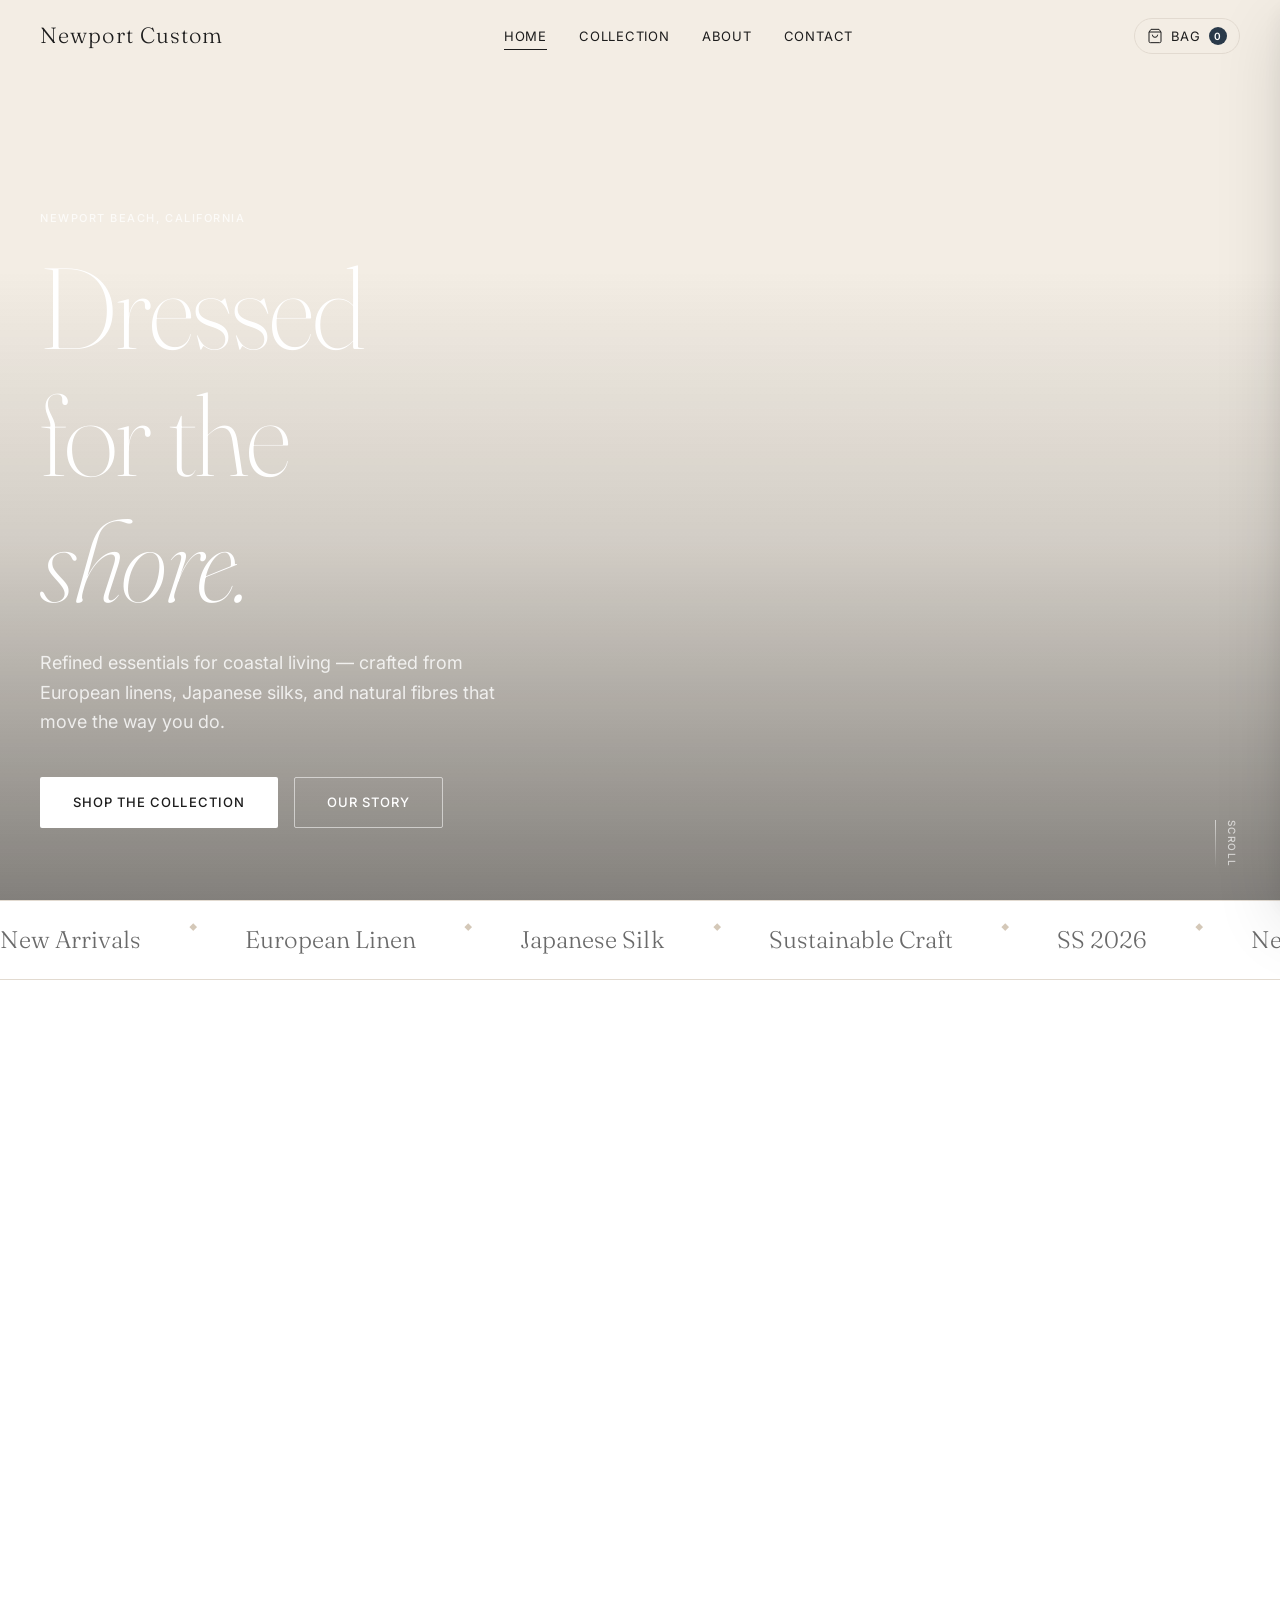
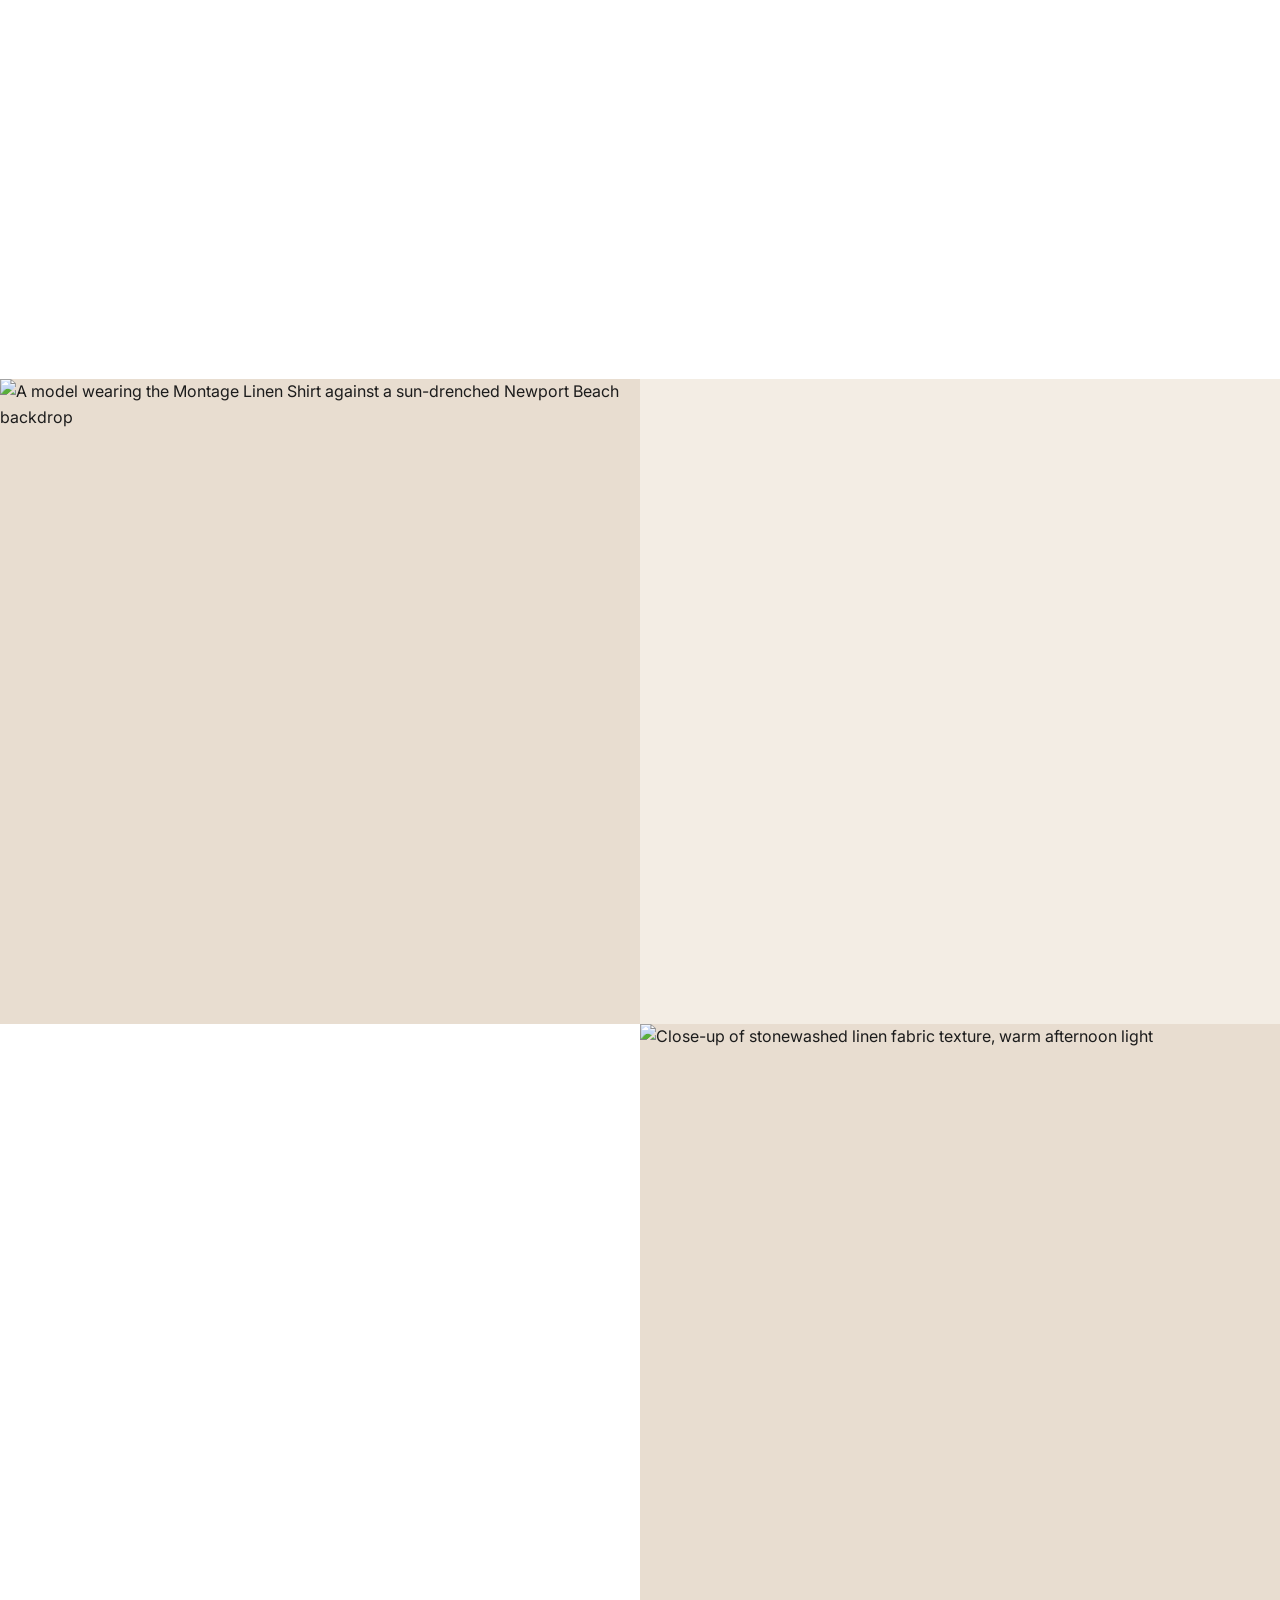
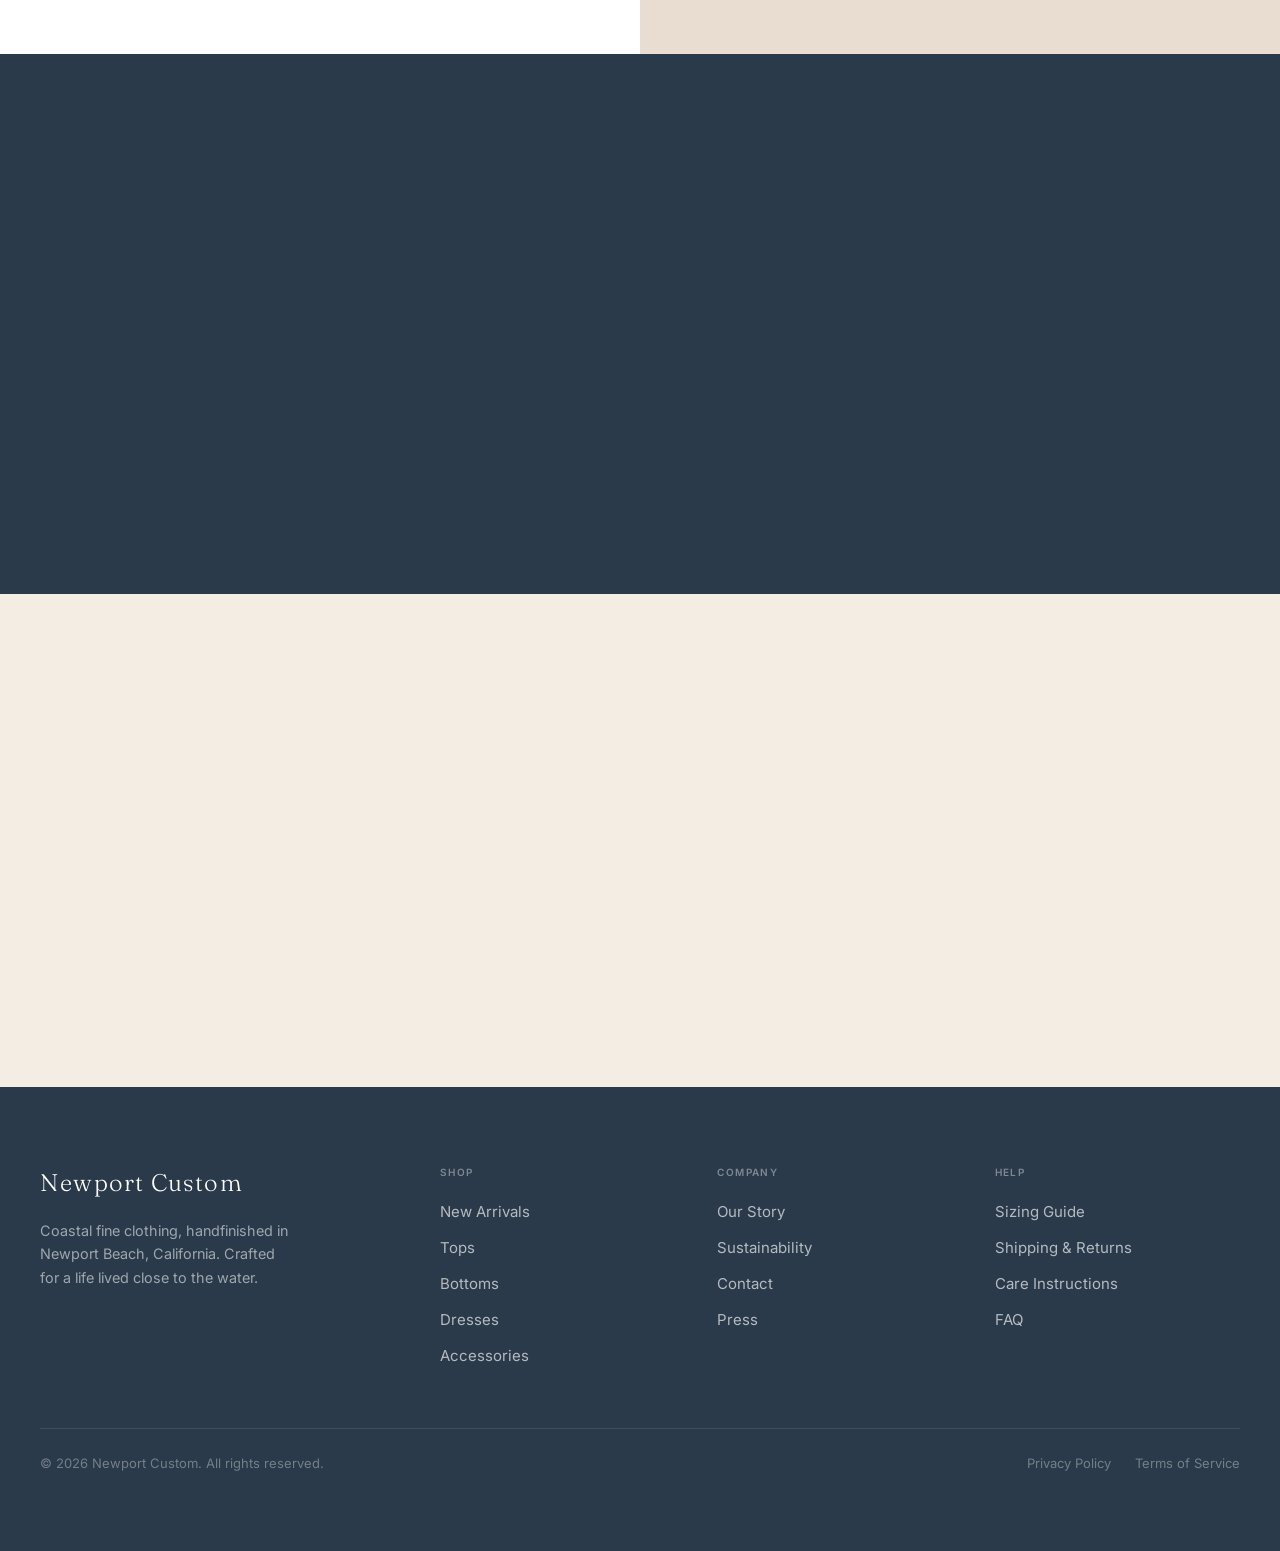
==== index.html @ 0f7af801 "Scaffold full Newport Custom fashion e-commerce site - index.html: Home page with hero (parallax bg)" ====
<!DOCTYPE html>
<html lang="en" class="lenis">
<head>
  <meta charset="UTF-8" />
  <meta name="viewport" content="width=device-width, initial-scale=1.0" />
  <title>Newport Custom — Coastal Fine Clothing</title>
  <meta name="description" content="Newport Custom crafts elevated essentials for coastal living — refined linen, silk, and natural-fibre clothing designed for the Southern California lifestyle." />

  <!-- Open Graph -->
  <meta property="og:type"        content="website" />
  <meta property="og:title"       content="Newport Custom — Coastal Fine Clothing" />
  <meta property="og:description" content="Elevated essentials for coastal living. Premium linen, silk, and natural-fibre clothing designed for the Southern California lifestyle." />
  <meta property="og:image"       content="/images/og-home.webp" />
  <meta property="og:url"         content="https://newportcustom.com/" />
  <meta name="twitter:card"       content="summary_large_image" />

  <!-- Canonical -->
  <link rel="canonical" href="https://newportcustom.com/" />

  <!-- Fonts: Fraunces (serif) + Inter (sans) -->
  <link rel="preconnect" href="https://fonts.googleapis.com" />
  <link rel="preconnect" href="https://fonts.gstatic.com" crossorigin />
  <link
    href="https://fonts.googleapis.com/css2?family=Fraunces:ital,opsz,wght@0,9..144,200;0,9..144,300;0,9..144,400;1,9..144,200;1,9..144,300&family=Inter:wght@300;400;500&display=swap"
    rel="stylesheet"
  />

  <!-- Main stylesheet -->
  <link rel="stylesheet" href="css/styles.css" />

  <!-- Favicon placeholder -->
  <link rel="icon" href="images/favicon.svg" type="image/svg+xml" />
</head>
<body>

  <!-- ═══════════════════════════════════════════════════════════
       NAVIGATION
  ═══════════════════════════════════════════════════════════ -->
  <header role="banner">
    <nav class="nav" id="nav" aria-label="Main navigation">
      <div class="container">
        <div class="nav__inner">
          <!-- Logo -->
          <a href="index.html" class="nav__logo" aria-label="Newport Custom — Home">
            Newport Custom
          </a>

          <!-- Desktop links -->
          <ul class="nav__links" role="list">
            <li><a href="index.html"    class="nav__link active" aria-current="page">Home</a></li>
            <li><a href="products.html" class="nav__link">Collection</a></li>
            <li><a href="about.html"    class="nav__link">About</a></li>
            <li><a href="contact.html"  class="nav__link">Contact</a></li>
          </ul>

          <!-- Actions -->
          <div class="nav__actions">
            <button
              class="nav__cart-btn"
              id="cart-toggle"
              aria-label="Open cart, 0 items"
              aria-expanded="false"
              aria-controls="cart-drawer"
            >
              <svg width="16" height="16" viewBox="0 0 24 24" fill="none" stroke="currentColor" stroke-width="1.5" aria-hidden="true">
                <path d="M6 2 3 6v14a2 2 0 0 0 2 2h14a2 2 0 0 0 2-2V6l-3-4z"/>
                <line x1="3" y1="6" x2="21" y2="6"/>
                <path d="M16 10a4 4 0 0 1-8 0"/>
              </svg>
              Bag
              <span class="nav__cart-count" id="cart-count" aria-live="polite">0</span>
            </button>

            <!-- Hamburger (mobile) -->
            <button
              class="nav__hamburger"
              id="hamburger"
              aria-label="Open menu"
              aria-expanded="false"
              aria-controls="mobile-nav"
            >
              <span></span>
              <span></span>
              <span></span>
            </button>
          </div>
        </div>
      </div>
    </nav>

    <!-- Mobile nav overlay -->
    <nav class="nav__mobile" id="mobile-nav" aria-label="Mobile navigation" aria-hidden="true">
      <a href="index.html"    class="nav__mobile-link">Home</a>
      <a href="products.html" class="nav__mobile-link">Collection</a>
      <a href="about.html"    class="nav__mobile-link">About</a>
      <a href="contact.html"  class="nav__mobile-link">Contact</a>
    </nav>
  </header>

  <main id="main-content">

    <!-- ═══════════════════════════════════════════════════════════
         HERO SECTION
    ═══════════════════════════════════════════════════════════ -->
    <section class="hero" aria-label="Hero — Newport Custom">
      <!-- Parallax background image -->
      <div class="hero__bg" id="hero-bg">
        <img
          class="hero__bg-img"
          src="images/hero-bg.webp"
          alt=""
          role="presentation"
          fetchpriority="high"
          id="hero-parallax-img"
        />
      </div>

      <!-- Gradient overlay -->
      <div class="hero__overlay" aria-hidden="true"></div>

      <!-- Content -->
      <div class="container">
        <div class="hero__content">
          <p class="label hero__label" data-hero-el>Newport Beach, California</p>

          <h1 class="hero__title" data-hero-el>
            Dressed<br />
            for the<br />
            <em>shore.</em>
          </h1>

          <p class="hero__sub" data-hero-el>
            Refined essentials for coastal living — crafted from European linens,
            Japanese silks, and natural fibres that move the way you do.
          </p>

          <div class="hero__cta" data-hero-el>
            <a href="products.html" class="btn btn--primary">Shop the Collection</a>
            <a href="about.html"    class="btn btn--outline-light">Our Story</a>
          </div>
        </div>
      </div>

      <!-- Scroll hint -->
      <span class="hero__scroll" aria-hidden="true">Scroll</span>
    </section>

    <!-- ═══════════════════════════════════════════════════════════
         MARQUEE TICKER
    ═══════════════════════════════════════════════════════════ -->
    <div class="marquee" aria-hidden="true">
      <div class="marquee__track">
        <!-- Items duplicated for seamless loop -->
        <span class="marquee__item">New Arrivals</span>
        <span class="marquee__dot">◆</span>
        <span class="marquee__item">European Linen</span>
        <span class="marquee__dot">◆</span>
        <span class="marquee__item">Japanese Silk</span>
        <span class="marquee__dot">◆</span>
        <span class="marquee__item">Sustainable Craft</span>
        <span class="marquee__dot">◆</span>
        <span class="marquee__item">SS 2026</span>
        <span class="marquee__dot">◆</span>
        <span class="marquee__item">Newport Beach</span>
        <span class="marquee__dot">◆</span>
        <span class="marquee__item">Free Shipping over $200</span>
        <span class="marquee__dot">◆</span>
        <!-- Duplicate for loop -->
        <span class="marquee__item">New Arrivals</span>
        <span class="marquee__dot">◆</span>
        <span class="marquee__item">European Linen</span>
        <span class="marquee__dot">◆</span>
        <span class="marquee__item">Japanese Silk</span>
        <span class="marquee__dot">◆</span>
        <span class="marquee__item">Sustainable Craft</span>
        <span class="marquee__dot">◆</span>
        <span class="marquee__item">SS 2026</span>
        <span class="marquee__dot">◆</span>
        <span class="marquee__item">Newport Beach</span>
        <span class="marquee__dot">◆</span>
        <span class="marquee__item">Free Shipping over $200</span>
        <span class="marquee__dot">◆</span>
      </div>
    </div>

    <!-- ═══════════════════════════════════════════════════════════
         FEATURED PRODUCTS
    ═══════════════════════════════════════════════════════════ -->
    <section class="section section--white" id="featured" aria-labelledby="featured-title">
      <div class="container">
        <header class="section__header section__header--centered" data-reveal>
          <span class="label section__eyebrow">The Edit</span>
          <h2 class="section__title" id="featured-title">New This Season</h2>
          <p class="section__lead">
            Each piece is chosen for its material integrity, generous silhouette,
            and ability to live gracefully in your wardrobe for years.
          </p>
        </header>

        <!-- Product grid — rendered by JS from products.json -->
        <div class="products-grid" id="featured-grid" data-reveal-stagger aria-label="Featured products">
          <!-- JS populates this -->
        </div>

        <div style="text-align:center; margin-top: var(--space-12);" data-reveal>
          <a href="products.html" class="btn btn--outline">View Full Collection</a>
        </div>
      </div>
    </section>

    <!-- ═══════════════════════════════════════════════════════════
         EDITORIAL — BRAND STORY
    ═══════════════════════════════════════════════════════════ -->
    <section class="editorial section--cream" aria-labelledby="story-title">
      <!-- Image side -->
      <div class="editorial__media">
        <img
          class="editorial__media-img"
          src="images/editorial-1.webp"
          alt="A model wearing the Montage Linen Shirt against a sun-drenched Newport Beach backdrop"
          loading="lazy"
          id="editorial-parallax-1"
        />
      </div>

      <!-- Text side -->
      <div class="editorial__content" data-reveal>
        <span class="label">Our Philosophy</span>
        <h2 id="story-title">
          Made for the<br />
          <em>long weekend.</em>
        </h2>
        <p>
          Newport Custom was born from a single belief: that your clothes should
          feel as effortless as a coastal morning. We work directly with heritage
          mills in Italy, France, and Japan — sourcing only natural fibres with
          transparent provenance.
        </p>
        <p>
          Every garment is finished by hand in our Newport Beach atelier,
          where attention to detail is not a selling point — it's simply
          how things are done.
        </p>
        <a href="about.html" class="btn btn--outline">Read Our Story</a>
      </div>
    </section>

    <!-- ═══════════════════════════════════════════════════════════
         EDITORIAL — REVERSED (image right)
    ═══════════════════════════════════════════════════════════ -->
    <section class="editorial editorial--reverse section--white" aria-labelledby="craft-title">
      <div class="editorial__media">
        <img
          class="editorial__media-img"
          src="images/editorial-2.webp"
          alt="Close-up of stonewashed linen fabric texture, warm afternoon light"
          loading="lazy"
          id="editorial-parallax-2"
        />
      </div>

      <div class="editorial__content" data-reveal>
        <span class="label">Material Integrity</span>
        <h2 id="craft-title">
          Fabric that<br />
          <em>breathes.</em>
        </h2>
        <p>
          We begin with the cloth. Our European stonewashed linens soften with
          every wear, while our 22mm silk charmeuse drapes with an almost
          imperceptible weight. Nothing synthetic. Nothing that won't age beautifully.
        </p>
        <a href="products.html" class="btn btn--outline">Shop Linens & Silks</a>
      </div>
    </section>

    <!-- ═══════════════════════════════════════════════════════════
         FULL-WIDTH PARALLAX FEATURE
    ═══════════════════════════════════════════════════════════ -->
    <section
      class="section"
      style="
        position: relative;
        overflow: hidden;
        min-height: 60vh;
        display: flex;
        align-items: center;
        background: var(--c-navy);
      "
      aria-label="Campaign feature"
    >
      <!-- Parallax bg -->
      <div
        id="feature-bg"
        style="
          position: absolute;
          inset: -25%;
          z-index: 0;
        "
      >
        <img
          src="images/feature-bg.webp"
          alt=""
          role="presentation"
          loading="lazy"
          id="feature-parallax-img"
          style="width:100%;height:100%;object-fit:cover;opacity:0.55;will-change:transform;"
        />
      </div>

      <div class="container" style="position:relative;z-index:1;text-align:center;">
        <div data-reveal>
          <p class="label" style="color:rgba(255,255,255,0.6);margin-bottom:var(--space-5);">Summer 2026 Campaign</p>
          <h2 style="color:var(--c-white);font-size:clamp(2.5rem,6vw,5rem);margin-bottom:var(--space-8);max-width:16ch;margin-inline:auto;">
            Where the ocean<br /><em>sets the tone.</em>
          </h2>
          <a href="products.html" class="btn btn--primary">Explore the Collection</a>
        </div>
      </div>
    </section>

    <!-- ═══════════════════════════════════════════════════════════
         NEWSLETTER
    ═══════════════════════════════════════════════════════════ -->
    <section class="section section--cream newsletter" aria-labelledby="newsletter-title">
      <div class="container">
        <div data-reveal>
          <span class="label section__eyebrow" style="display:block;margin-bottom:var(--space-4);">Stay in the loop</span>
          <h2 id="newsletter-title">Early access & new arrivals</h2>
          <p>
            Be first to know about new pieces, limited runs, and events at
            our Newport Beach studio.
          </p>

          <form class="newsletter__form" action="#" method="post" aria-label="Newsletter signup">
            <label for="newsletter-email" class="sr-only">Your email address</label>
            <input
              type="email"
              id="newsletter-email"
              name="email"
              class="newsletter__input"
              placeholder="your@email.com"
              autocomplete="email"
              required
              aria-required="true"
            />
            <button type="submit" class="btn btn--dark">Subscribe</button>
          </form>

          <p style="font-size:0.75rem;color:var(--c-text-muted);margin-top:var(--space-3);text-align:center;">
            No spam, ever. Unsubscribe at any time.
          </p>
        </div>
      </div>
    </section>

  </main>

  <!-- ═══════════════════════════════════════════════════════════
       FOOTER
  ═══════════════════════════════════════════════════════════ -->
  <footer class="footer" role="contentinfo">
    <div class="container">
      <div class="footer__inner">
        <!-- Brand -->
        <div>
          <p class="footer__brand-name">Newport Custom</p>
          <p class="footer__brand-desc">
            Coastal fine clothing, handfinished in Newport Beach, California.
            Crafted for a life lived close to the water.
          </p>
        </div>

        <!-- Shop -->
        <nav aria-label="Shop links">
          <p class="footer__col-title">Shop</p>
          <a href="products.html" class="footer__link">New Arrivals</a>
          <a href="products.html?category=tops" class="footer__link">Tops</a>
          <a href="products.html?category=bottoms" class="footer__link">Bottoms</a>
          <a href="products.html?category=dresses" class="footer__link">Dresses</a>
          <a href="products.html?category=accessories" class="footer__link">Accessories</a>
        </nav>

        <!-- Company -->
        <nav aria-label="Company links">
          <p class="footer__col-title">Company</p>
          <a href="about.html" class="footer__link">Our Story</a>
          <a href="about.html#sustainability" class="footer__link">Sustainability</a>
          <a href="contact.html" class="footer__link">Contact</a>
          <a href="contact.html#press" class="footer__link">Press</a>
        </nav>

        <!-- Help -->
        <nav aria-label="Help links">
          <p class="footer__col-title">Help</p>
          <a href="#" class="footer__link">Sizing Guide</a>
          <a href="#" class="footer__link">Shipping & Returns</a>
          <a href="#" class="footer__link">Care Instructions</a>
          <a href="#" class="footer__link">FAQ</a>
        </nav>
      </div>

      <div class="footer__bottom">
        <p class="footer__copy">&copy; 2026 Newport Custom. All rights reserved.</p>
        <nav class="footer__legal" aria-label="Legal links">
          <a href="#">Privacy Policy</a>
          <a href="#">Terms of Service</a>
        </nav>
      </div>
    </div>
  </footer>

  <!-- ═══════════════════════════════════════════════════════════
       CART DRAWER
  ═══════════════════════════════════════════════════════════ -->
  <div class="cart-overlay" id="cart-overlay" aria-hidden="true"></div>

  <aside
    class="cart-drawer"
    id="cart-drawer"
    role="dialog"
    aria-modal="true"
    aria-label="Shopping cart"
    aria-hidden="true"
  >
    <div class="cart-drawer__header">
      <h2 class="cart-drawer__title">Your Bag</h2>
      <button class="cart-drawer__close" id="cart-close" aria-label="Close cart">
        <svg width="18" height="18" viewBox="0 0 24 24" fill="none" stroke="currentColor" stroke-width="1.5" aria-hidden="true">
          <line x1="18" y1="6" x2="6" y2="18"/>
          <line x1="6" y1="6" x2="18" y2="18"/>
        </svg>
      </button>
    </div>

    <div class="cart-drawer__body" id="cart-body">
      <!-- Populated by cart.js -->
    </div>

    <div class="cart-drawer__footer" id="cart-footer" style="display:none;">
      <div class="cart-subtotal">
        <span class="cart-subtotal__label">Subtotal</span>
        <span class="cart-subtotal__value" id="cart-subtotal">$0</span>
      </div>
      <button
        class="btn btn--dark cart-checkout-btn"
        id="checkout-btn"
        aria-label="Proceed to checkout"
      >
        Checkout
        <svg width="14" height="14" viewBox="0 0 24 24" fill="none" stroke="currentColor" stroke-width="2" aria-hidden="true">
          <path d="M5 12h14M12 5l7 7-7 7"/>
        </svg>
      </button>
      <p class="cart-note">
        Free shipping on orders over $200 &nbsp;·&nbsp; Secure checkout via Stripe
      </p>
    </div>
  </aside>

  <!-- ═══════════════════════════════════════════════════════════
       SCRIPTS
       Order: Lenis → GSAP → ScrollTrigger → app JS
  ═══════════════════════════════════════════════════════════ -->

  <!-- Lenis smooth scroll -->
  <script src="https://cdn.jsdelivr.net/npm/@studio-freight/lenis@1.0.42/dist/lenis.min.js"></script>

  <!-- GSAP core + ScrollTrigger -->
  <script src="https://cdn.jsdelivr.net/npm/gsap@3.12.5/dist/gsap.min.js"></script>
  <script src="https://cdn.jsdelivr.net/npm/gsap@3.12.5/dist/ScrollTrigger.min.js"></script>

  <!-- App scripts (deferred, non-blocking) -->
  <script src="js/cart.js"       defer></script>
  <script src="js/animations.js" defer></script>
  <script src="js/main.js"       defer></script>

</body>
</html>
---- css/styles.css ----
/* =============================================================================
   NEWPORT CUSTOM — Main Stylesheet
   Design: Coastal minimal, editorial, light & airy
   Architecture: CSS custom properties → base → layout → components → pages → utilities
   ============================================================================= */

/* ── 1. CUSTOM PROPERTIES ─────────────────────────────────────────────────── */
:root {
  /* Color palette */
  --c-white:       #FFFFFF;
  --c-off-white:   #F9F7F3;
  --c-cream:       #F3EDE4;
  --c-sand:        #E8DDD0;
  --c-sand-dark:   #D4C8B8;
  --c-seafoam:     #D6EAE2;
  --c-sky:         #D2E5F0;
  --c-navy:        #2A3A4A;
  --c-navy-light:  #3D5166;
  --c-text:        #1C1C1C;
  --c-text-muted:  #6A6A6A;
  --c-border:      #E2DAD0;

  /* Typography */
  --font-serif:    'Fraunces', Georgia, serif;
  --font-sans:     'Inter', system-ui, -apple-system, sans-serif;

  /* Spacing scale (rem) */
  --space-1:   0.25rem;
  --space-2:   0.5rem;
  --space-3:   0.75rem;
  --space-4:   1rem;
  --space-5:   1.25rem;
  --space-6:   1.5rem;
  --space-8:   2rem;
  --space-10:  2.5rem;
  --space-12:  3rem;
  --space-16:  4rem;
  --space-20:  5rem;
  --space-24:  6rem;
  --space-32:  8rem;

  /* Layout */
  --max-width: 1320px;
  --gutter:    clamp(1.25rem, 4vw, 2.5rem);

  /* Animation */
  --ease-out-expo: cubic-bezier(0.16, 1, 0.3, 1);
  --ease-in-out:   cubic-bezier(0.4, 0, 0.2, 1);
  --dur-fast:   180ms;
  --dur-base:   320ms;
  --dur-slow:   500ms;

  /* Nav */
  --nav-height: 72px;

  /* Shadows */
  --shadow-sm:  0 1px 3px rgba(0,0,0,0.06), 0 1px 2px rgba(0,0,0,0.04);
  --shadow-md:  0 4px 16px rgba(0,0,0,0.08), 0 2px 6px rgba(0,0,0,0.04);
  --shadow-lg:  0 12px 40px rgba(0,0,0,0.10), 0 4px 12px rgba(0,0,0,0.05);
  --shadow-xl:  0 24px 64px rgba(0,0,0,0.12), 0 8px 24px rgba(0,0,0,0.06);
}

/* ── 2. RESET & BASE ──────────────────────────────────────────────────────── */
*, *::before, *::after {
  box-sizing: border-box;
  margin: 0;
  padding: 0;
}

html {
  font-size: 16px;
  scroll-behavior: smooth;
  /* Lenis overrides this; kept as fallback */
  -webkit-text-size-adjust: 100%;
}

body {
  font-family: var(--font-sans);
  font-size: 1rem;
  line-height: 1.6;
  color: var(--c-text);
  background-color: var(--c-off-white);
  overflow-x: hidden;
  -webkit-font-smoothing: antialiased;
  -moz-osx-font-smoothing: grayscale;
}

/* Smooth scrolling via Lenis — applied to html */
html.lenis {
  height: auto;
}
.lenis.lenis-smooth {
  scroll-behavior: auto !important;
}
.lenis.lenis-smooth [data-lenis-prevent] {
  overscroll-behavior: contain;
}

img, video {
  display: block;
  max-width: 100%;
  height: auto;
}

a {
  color: inherit;
  text-decoration: none;
}

button {
  font-family: inherit;
  cursor: pointer;
  border: none;
  background: none;
  padding: 0;
}

ul, ol {
  list-style: none;
}

/* ── 3. TYPOGRAPHY ────────────────────────────────────────────────────────── */
h1, h2, h3, h4, h5, h6 {
  font-family: var(--font-serif);
  font-weight: 300;
  line-height: 1.1;
  letter-spacing: -0.02em;
  color: var(--c-text);
}

h1 { font-size: clamp(3rem, 7vw, 6.5rem); }
h2 { font-size: clamp(2rem, 4vw, 3.5rem); }
h3 { font-size: clamp(1.5rem, 2.5vw, 2.25rem); }
h4 { font-size: clamp(1.1rem, 1.8vw, 1.5rem); }

p {
  max-width: 65ch;
  color: var(--c-text-muted);
}

.label {
  font-family: var(--font-sans);
  font-size: 0.6875rem;
  font-weight: 500;
  letter-spacing: 0.14em;
  text-transform: uppercase;
  color: var(--c-text-muted);
}

/* ── 4. LAYOUT UTILITIES ──────────────────────────────────────────────────── */
.container {
  width: 100%;
  max-width: var(--max-width);
  margin-inline: auto;
  padding-inline: var(--gutter);
}

.grid-2 {
  display: grid;
  grid-template-columns: repeat(2, 1fr);
  gap: var(--space-8);
}
.grid-3 {
  display: grid;
  grid-template-columns: repeat(3, 1fr);
  gap: var(--space-8);
}
.grid-4 {
  display: grid;
  grid-template-columns: repeat(4, 1fr);
  gap: var(--space-6);
}

@media (max-width: 900px) {
  .grid-4 { grid-template-columns: repeat(2, 1fr); }
  .grid-3 { grid-template-columns: repeat(2, 1fr); }
}
@media (max-width: 600px) {
  .grid-4, .grid-3, .grid-2 { grid-template-columns: 1fr; }
}

/* ── 5. NAVIGATION ────────────────────────────────────────────────────────── */
.nav {
  position: fixed;
  top: 0;
  left: 0;
  right: 0;
  z-index: 100;
  height: var(--nav-height);
  display: flex;
  align-items: center;
  transition: background-color var(--dur-base) var(--ease-in-out),
              box-shadow var(--dur-base) var(--ease-in-out);
}

.nav.nav--scrolled {
  background-color: rgba(249, 247, 243, 0.92);
  backdrop-filter: blur(12px);
  -webkit-backdrop-filter: blur(12px);
  box-shadow: 0 1px 0 var(--c-border);
}

.nav__inner {
  display: flex;
  align-items: center;
  justify-content: space-between;
  width: 100%;
}

.nav__logo {
  font-family: var(--font-serif);
  font-size: 1.375rem;
  font-weight: 300;
  letter-spacing: 0.05em;
  color: var(--c-text);
  transition: opacity var(--dur-fast) ease;
}
.nav__logo:hover { opacity: 0.65; }

.nav__links {
  display: flex;
  align-items: center;
  gap: var(--space-8);
}

.nav__link {
  font-size: 0.8125rem;
  font-weight: 400;
  letter-spacing: 0.06em;
  text-transform: uppercase;
  color: var(--c-text);
  position: relative;
  padding-block: var(--space-1);
  transition: opacity var(--dur-fast) ease;
}

.nav__link::after {
  content: '';
  position: absolute;
  bottom: -2px;
  left: 0;
  width: 100%;
  height: 1px;
  background: var(--c-text);
  transform: scaleX(0);
  transform-origin: right;
  transition: transform var(--dur-base) var(--ease-out-expo);
}

.nav__link:hover::after,
.nav__link.active::after {
  transform: scaleX(1);
  transform-origin: left;
}

.nav__actions {
  display: flex;
  align-items: center;
  gap: var(--space-4);
}

.nav__cart-btn {
  position: relative;
  display: flex;
  align-items: center;
  gap: var(--space-2);
  font-size: 0.8125rem;
  font-weight: 400;
  letter-spacing: 0.06em;
  text-transform: uppercase;
  color: var(--c-text);
  padding: var(--space-2) var(--space-3);
  border: 1px solid var(--c-border);
  border-radius: 100px;
  background: transparent;
  transition: background-color var(--dur-fast) ease,
              border-color var(--dur-fast) ease;
}
.nav__cart-btn:hover {
  background-color: var(--c-sand);
  border-color: var(--c-sand-dark);
}

.nav__cart-count {
  display: inline-flex;
  align-items: center;
  justify-content: center;
  width: 18px;
  height: 18px;
  background: var(--c-navy);
  color: var(--c-white);
  font-size: 0.625rem;
  font-weight: 600;
  border-radius: 50%;
  line-height: 1;
  transition: transform var(--dur-fast) var(--ease-out-expo);
}
.nav__cart-count.bump {
  transform: scale(1.4);
}

/* Mobile hamburger */
.nav__hamburger {
  display: none;
  flex-direction: column;
  gap: 5px;
  padding: var(--space-2);
  cursor: pointer;
}
.nav__hamburger span {
  display: block;
  width: 22px;
  height: 1.5px;
  background: var(--c-text);
  transition: transform var(--dur-base) var(--ease-out-expo),
              opacity var(--dur-fast) ease;
}

/* Mobile nav */
.nav__mobile {
  display: none;
  position: fixed;
  inset: 0;
  z-index: 99;
  background: var(--c-off-white);
  flex-direction: column;
  align-items: center;
  justify-content: center;
  gap: var(--space-8);
  opacity: 0;
  pointer-events: none;
  transition: opacity var(--dur-slow) var(--ease-out-expo);
}
.nav__mobile.open {
  opacity: 1;
  pointer-events: all;
}
.nav__mobile-link {
  font-family: var(--font-serif);
  font-size: clamp(2rem, 6vw, 3.5rem);
  font-weight: 300;
  color: var(--c-text);
  transition: opacity var(--dur-fast) ease;
}
.nav__mobile-link:hover { opacity: 0.5; }

@media (max-width: 768px) {
  .nav__links { display: none; }
  .nav__hamburger { display: flex; }
  .nav__mobile { display: flex; }
}

/* ── 6. HERO SECTION ──────────────────────────────────────────────────────── */
.hero {
  position: relative;
  height: 100svh;
  min-height: 600px;
  display: flex;
  align-items: flex-end;
  overflow: hidden;
  background-color: var(--c-cream);
}

.hero__bg {
  position: absolute;
  inset: -20%;  /* extra space for parallax travel */
  top: -20%;
  bottom: -20%;
  z-index: 0;
}

.hero__bg-img {
  width: 100%;
  height: 100%;
  object-fit: cover;
  object-position: center 30%;
  will-change: transform;
}

/* Subtle gradient overlay for text legibility */
.hero__overlay {
  position: absolute;
  inset: 0;
  z-index: 1;
  background: linear-gradient(
    to top,
    rgba(28, 28, 28, 0.52) 0%,
    rgba(28, 28, 28, 0.15) 40%,
    transparent 70%
  );
}

.hero__content {
  position: relative;
  z-index: 2;
  width: 100%;
  padding-bottom: clamp(3rem, 8vh, 5rem);
}

.hero__label {
  color: rgba(255,255,255,0.75);
  margin-bottom: var(--space-4);
  will-change: transform;
}

.hero__title {
  color: var(--c-white);
  font-size: clamp(3.5rem, 9vw, 8rem);
  font-weight: 200;
  max-width: 14ch;
  margin-bottom: var(--space-6);
  will-change: transform;
}

.hero__sub {
  color: rgba(255,255,255,0.80);
  font-size: clamp(0.9375rem, 1.5vw, 1.125rem);
  max-width: 44ch;
  line-height: 1.65;
  margin-bottom: var(--space-10);
  will-change: transform;
}

.hero__cta {
  display: inline-flex;
  gap: var(--space-4);
  align-items: center;
  flex-wrap: wrap;
  will-change: transform;
}

/* Scroll indicator */
.hero__scroll {
  position: absolute;
  bottom: var(--space-8);
  right: var(--gutter);
  z-index: 2;
  display: flex;
  flex-direction: column;
  align-items: center;
  gap: var(--space-2);
  color: rgba(255,255,255,0.65);
  font-size: 0.625rem;
  font-weight: 500;
  letter-spacing: 0.14em;
  text-transform: uppercase;
  writing-mode: vertical-rl;
  animation: scrollBob 2.4s ease-in-out infinite;
}
.hero__scroll::after {
  content: '';
  display: block;
  width: 1px;
  height: 48px;
  background: linear-gradient(to bottom, rgba(255,255,255,0.6), transparent);
}

@keyframes scrollBob {
  0%, 100% { transform: translateY(0); }
  50%       { transform: translateY(8px); }
}

/* ── 7. BUTTONS ───────────────────────────────────────────────────────────── */
.btn {
  display: inline-flex;
  align-items: center;
  justify-content: center;
  gap: var(--space-2);
  padding: 0.875rem 2rem;
  font-family: var(--font-sans);
  font-size: 0.8125rem;
  font-weight: 500;
  letter-spacing: 0.08em;
  text-transform: uppercase;
  border-radius: 2px;
  transition: background-color var(--dur-fast) ease,
              color var(--dur-fast) ease,
              border-color var(--dur-fast) ease,
              box-shadow var(--dur-base) ease,
              transform var(--dur-fast) ease;
  will-change: transform;
  white-space: nowrap;
}

.btn:focus-visible {
  outline: 2px solid var(--c-navy);
  outline-offset: 3px;
}

.btn:active {
  transform: translateY(1px);
}

/* Solid primary */
.btn--primary {
  background: var(--c-white);
  color: var(--c-text);
  border: 1px solid transparent;
}
.btn--primary:hover {
  background: var(--c-off-white);
  box-shadow: var(--shadow-md);
}

/* Outlined on dark bg */
.btn--outline-light {
  background: transparent;
  color: var(--c-white);
  border: 1px solid rgba(255,255,255,0.55);
}
.btn--outline-light:hover {
  background: rgba(255,255,255,0.12);
  border-color: rgba(255,255,255,0.85);
}

/* Outlined on light bg */
.btn--outline {
  background: transparent;
  color: var(--c-text);
  border: 1px solid var(--c-border);
}
.btn--outline:hover {
  background: var(--c-sand);
  border-color: var(--c-sand-dark);
}

/* Dark / filled navy */
.btn--dark {
  background: var(--c-navy);
  color: var(--c-white);
  border: 1px solid var(--c-navy);
}
.btn--dark:hover {
  background: var(--c-navy-light);
  border-color: var(--c-navy-light);
  box-shadow: var(--shadow-md);
}

/* ── 8. SECTION SHELLS ────────────────────────────────────────────────────── */
.section {
  padding-block: clamp(4rem, 10vw, 7rem);
}

.section--cream { background: var(--c-cream); }
.section--white { background: var(--c-white); }
.section--sand  { background: var(--c-sand); }
.section--navy  { background: var(--c-navy); }

.section__header {
  margin-bottom: var(--space-12);
}

.section__header--centered {
  text-align: center;
  display: flex;
  flex-direction: column;
  align-items: center;
}

.section__eyebrow {
  display: block;
  margin-bottom: var(--space-3);
}

.section__title {
  margin-bottom: var(--space-4);
}

.section__lead {
  font-size: 1.0625rem;
  max-width: 55ch;
  text-align: center;
}

/* ── 9. PRODUCT CARDS ─────────────────────────────────────────────────────── */
.products-grid {
  display: grid;
  grid-template-columns: repeat(auto-fill, minmax(280px, 1fr));
  gap: var(--space-8) var(--space-6);
}

.product-card {
  display: flex;
  flex-direction: column;
  cursor: pointer;
}

.product-card__img-wrap {
  position: relative;
  overflow: hidden;
  border-radius: 3px;
  background: var(--c-sand);
  aspect-ratio: 3/4;
  margin-bottom: var(--space-4);
  box-shadow: var(--shadow-sm);
  transition: box-shadow var(--dur-slow) ease;
}

.product-card:hover .product-card__img-wrap {
  box-shadow: var(--shadow-lg);
}

.product-card__img {
  width: 100%;
  height: 100%;
  object-fit: cover;
  transition: transform var(--dur-slow) var(--ease-out-expo),
              opacity var(--dur-slow) ease;
  will-change: transform;
}

.product-card__img--alt {
  position: absolute;
  inset: 0;
  opacity: 0;
  transition: opacity var(--dur-slow) ease;
}

.product-card:hover .product-card__img--primary {
  transform: scale(1.03);
  opacity: 0; /* fades to alt */
}
.product-card:hover .product-card__img--alt {
  opacity: 1;
}

/* Quick-add button that appears on hover */
.product-card__quick-add {
  position: absolute;
  bottom: var(--space-4);
  left: var(--space-4);
  right: var(--space-4);
  padding: 0.75rem 1rem;
  background: rgba(249, 247, 243, 0.92);
  backdrop-filter: blur(8px);
  -webkit-backdrop-filter: blur(8px);
  color: var(--c-text);
  font-size: 0.75rem;
  font-weight: 500;
  letter-spacing: 0.1em;
  text-transform: uppercase;
  border-radius: 2px;
  text-align: center;
  opacity: 0;
  transform: translate3d(0, 8px, 0);
  transition: opacity var(--dur-base) ease,
              transform var(--dur-base) var(--ease-out-expo);
}
.product-card:hover .product-card__quick-add {
  opacity: 1;
  transform: translate3d(0, 0, 0);
}

.product-card__body {
  flex: 1;
  display: flex;
  flex-direction: column;
}

.product-card__category {
  font-size: 0.625rem;
  font-weight: 500;
  letter-spacing: 0.14em;
  text-transform: uppercase;
  color: var(--c-text-muted);
  margin-bottom: var(--space-1);
}

.product-card__name {
  font-family: var(--font-serif);
  font-size: 1.1875rem;
  font-weight: 300;
  letter-spacing: -0.01em;
  color: var(--c-text);
  margin-bottom: var(--space-1);
  line-height: 1.25;
}

.product-card__price {
  font-size: 0.9375rem;
  color: var(--c-text-muted);
  margin-top: auto;
  padding-top: var(--space-2);
}

/* ── 10. EDITORIAL / SPLIT SECTION ────────────────────────────────────────── */
.editorial {
  display: grid;
  grid-template-columns: 1fr 1fr;
  min-height: 70vh;
  overflow: hidden;
}

.editorial--reverse { direction: rtl; }
.editorial--reverse > * { direction: ltr; }

.editorial__media {
  position: relative;
  overflow: hidden;
  background: var(--c-sand);
}

.editorial__media-img {
  width: 100%;
  height: 100%;
  object-fit: cover;
  will-change: transform;
}

.editorial__content {
  display: flex;
  flex-direction: column;
  justify-content: center;
  padding: clamp(2.5rem, 6vw, 5rem);
}

.editorial__content .label {
  margin-bottom: var(--space-5);
}

.editorial__content h2 {
  margin-bottom: var(--space-6);
}

.editorial__content p {
  margin-bottom: var(--space-8);
  font-size: 1.0625rem;
  line-height: 1.7;
}

@media (max-width: 768px) {
  .editorial {
    grid-template-columns: 1fr;
  }
  .editorial__media {
    aspect-ratio: 4/3;
  }
  .editorial--reverse { direction: ltr; }
}

/* ── 11. MARQUEE / TICKER ─────────────────────────────────────────────────── */
.marquee {
  overflow: hidden;
  padding-block: var(--space-5);
  border-top: 1px solid var(--c-border);
  border-bottom: 1px solid var(--c-border);
  background: var(--c-white);
}

.marquee__track {
  display: flex;
  gap: var(--space-12);
  white-space: nowrap;
  animation: marqueeScroll 28s linear infinite;
  width: max-content;
}

.marquee:hover .marquee__track {
  animation-play-state: paused;
}

.marquee__item {
  font-family: var(--font-serif);
  font-size: clamp(1.125rem, 2vw, 1.5rem);
  font-weight: 300;
  color: var(--c-text-muted);
  flex-shrink: 0;
}

.marquee__dot {
  font-size: 0.5rem;
  vertical-align: middle;
  color: var(--c-sand-dark);
}

@keyframes marqueeScroll {
  0%   { transform: translate3d(0, 0, 0); }
  100% { transform: translate3d(-50%, 0, 0); }
}

/* ── 12. NEWSLETTER ───────────────────────────────────────────────────────── */
.newsletter {
  text-align: center;
  padding-block: clamp(4rem, 8vw, 6rem);
}

.newsletter h2 {
  margin-bottom: var(--space-4);
}

.newsletter p {
  margin-inline: auto;
  margin-bottom: var(--space-8);
}

.newsletter__form {
  display: flex;
  max-width: 480px;
  margin-inline: auto;
  gap: var(--space-2);
}

.newsletter__input {
  flex: 1;
  padding: 0.875rem 1.25rem;
  font-family: var(--font-sans);
  font-size: 0.9375rem;
  color: var(--c-text);
  background: var(--c-white);
  border: 1px solid var(--c-border);
  border-radius: 2px;
  outline: none;
  transition: border-color var(--dur-fast) ease;
}
.newsletter__input::placeholder { color: var(--c-text-muted); }
.newsletter__input:focus { border-color: var(--c-navy); }

@media (max-width: 480px) {
  .newsletter__form {
    flex-direction: column;
  }
}

/* ── 13. FOOTER ───────────────────────────────────────────────────────────── */
.footer {
  background: var(--c-navy);
  color: rgba(255,255,255,0.75);
  padding-block: clamp(3rem, 6vw, 5rem);
}

.footer__inner {
  display: grid;
  grid-template-columns: 1.5fr 1fr 1fr 1fr;
  gap: var(--space-8);
  margin-bottom: var(--space-12);
}

.footer__brand-name {
  font-family: var(--font-serif);
  font-size: 1.5rem;
  font-weight: 300;
  color: var(--c-white);
  letter-spacing: 0.05em;
  margin-bottom: var(--space-4);
}

.footer__brand-desc {
  font-size: 0.9rem;
  line-height: 1.65;
  max-width: 28ch;
  color: rgba(255,255,255,0.55);
}

.footer__col-title {
  font-family: var(--font-sans);
  font-size: 0.625rem;
  font-weight: 600;
  letter-spacing: 0.14em;
  text-transform: uppercase;
  color: rgba(255,255,255,0.4);
  margin-bottom: var(--space-5);
}

.footer__link {
  display: block;
  font-size: 0.9375rem;
  color: rgba(255,255,255,0.65);
  margin-bottom: var(--space-3);
  transition: color var(--dur-fast) ease;
}
.footer__link:hover { color: var(--c-white); }

.footer__bottom {
  border-top: 1px solid rgba(255,255,255,0.1);
  padding-top: var(--space-6);
  display: flex;
  align-items: center;
  justify-content: space-between;
  flex-wrap: wrap;
  gap: var(--space-4);
}

.footer__copy {
  font-size: 0.8125rem;
  color: rgba(255,255,255,0.35);
}

.footer__legal {
  display: flex;
  gap: var(--space-6);
}

.footer__legal a {
  font-size: 0.8125rem;
  color: rgba(255,255,255,0.35);
  transition: color var(--dur-fast) ease;
}
.footer__legal a:hover { color: rgba(255,255,255,0.7); }

@media (max-width: 900px) {
  .footer__inner {
    grid-template-columns: 1fr 1fr;
  }
}
@media (max-width: 520px) {
  .footer__inner {
    grid-template-columns: 1fr;
  }
}

/* ── 14. CART DRAWER ──────────────────────────────────────────────────────── */
.cart-overlay {
  position: fixed;
  inset: 0;
  z-index: 200;
  background: rgba(28, 28, 28, 0);
  pointer-events: none;
  transition: background-color var(--dur-slow) ease;
}

.cart-overlay.open {
  background: rgba(28, 28, 28, 0.45);
  pointer-events: all;
}

.cart-drawer {
  position: fixed;
  top: 0;
  right: 0;
  bottom: 0;
  z-index: 201;
  width: min(460px, 100vw);
  background: var(--c-off-white);
  display: flex;
  flex-direction: column;
  box-shadow: var(--shadow-xl);
  transform: translate3d(100%, 0, 0);
  transition: transform var(--dur-slow) var(--ease-out-expo);
}

.cart-drawer.open {
  transform: translate3d(0, 0, 0);
}

.cart-drawer__header {
  display: flex;
  align-items: center;
  justify-content: space-between;
  padding: var(--space-6) var(--space-8);
  border-bottom: 1px solid var(--c-border);
}

.cart-drawer__title {
  font-family: var(--font-serif);
  font-size: 1.375rem;
  font-weight: 300;
}

.cart-drawer__close {
  display: flex;
  align-items: center;
  justify-content: center;
  width: 36px;
  height: 36px;
  border-radius: 50%;
  color: var(--c-text);
  font-size: 1.25rem;
  transition: background-color var(--dur-fast) ease;
}
.cart-drawer__close:hover {
  background: var(--c-sand);
}

.cart-drawer__body {
  flex: 1;
  overflow-y: auto;
  padding: var(--space-6) var(--space-8);
  overscroll-behavior: contain;
}

.cart-empty {
  display: flex;
  flex-direction: column;
  align-items: center;
  justify-content: center;
  gap: var(--space-4);
  height: 100%;
  text-align: center;
  color: var(--c-text-muted);
}

.cart-empty p {
  font-size: 0.9375rem;
  text-align: center;
}

.cart-item {
  display: grid;
  grid-template-columns: 80px 1fr auto;
  gap: var(--space-4);
  align-items: start;
  padding-block: var(--space-6);
  border-bottom: 1px solid var(--c-border);
}

.cart-item__img {
  width: 80px;
  height: 100px;
  object-fit: cover;
  border-radius: 2px;
  background: var(--c-sand);
}

.cart-item__info {
  flex: 1;
}

.cart-item__name {
  font-family: var(--font-serif);
  font-size: 1rem;
  font-weight: 300;
  margin-bottom: var(--space-1);
}

.cart-item__size {
  font-size: 0.8125rem;
  color: var(--c-text-muted);
  margin-bottom: var(--space-3);
}

.cart-item__qty {
  display: flex;
  align-items: center;
  gap: var(--space-3);
}

.cart-item__qty-btn {
  width: 26px;
  height: 26px;
  border: 1px solid var(--c-border);
  border-radius: 50%;
  display: flex;
  align-items: center;
  justify-content: center;
  font-size: 0.875rem;
  color: var(--c-text);
  transition: background-color var(--dur-fast) ease;
}
.cart-item__qty-btn:hover { background: var(--c-sand); }

.cart-item__qty-val {
  font-size: 0.9375rem;
  min-width: 1.5ch;
  text-align: center;
}

.cart-item__price {
  font-size: 0.9375rem;
  color: var(--c-text);
  white-space: nowrap;
}

.cart-item__remove {
  font-size: 0.75rem;
  letter-spacing: 0.05em;
  text-transform: uppercase;
  color: var(--c-text-muted);
  margin-top: var(--space-2);
  display: block;
  transition: color var(--dur-fast) ease;
}
.cart-item__remove:hover { color: var(--c-text); }

.cart-drawer__footer {
  padding: var(--space-6) var(--space-8);
  border-top: 1px solid var(--c-border);
}

.cart-subtotal {
  display: flex;
  justify-content: space-between;
  align-items: center;
  margin-bottom: var(--space-5);
  font-size: 0.9375rem;
}

.cart-subtotal__label { color: var(--c-text-muted); }
.cart-subtotal__value {
  font-family: var(--font-serif);
  font-size: 1.25rem;
  font-weight: 300;
}

.cart-checkout-btn {
  width: 100%;
  padding: 1rem;
  justify-content: center;
  font-size: 0.875rem;
  margin-bottom: var(--space-3);
}

.cart-note {
  font-size: 0.75rem;
  color: var(--c-text-muted);
  text-align: center;
  line-height: 1.5;
}

/* ── 15. SIZE SELECTOR (Product detail / Quick add) ────────────────────────── */
.size-selector {
  display: flex;
  gap: var(--space-2);
  flex-wrap: wrap;
}

.size-btn {
  padding: 0.4rem 0.75rem;
  font-size: 0.75rem;
  font-weight: 500;
  letter-spacing: 0.06em;
  text-transform: uppercase;
  border: 1px solid var(--c-border);
  border-radius: 2px;
  color: var(--c-text);
  background: transparent;
  transition: background-color var(--dur-fast) ease,
              border-color var(--dur-fast) ease;
}
.size-btn:hover,
.size-btn.selected {
  background: var(--c-text);
  color: var(--c-white);
  border-color: var(--c-text);
}

/* ── 16. SCROLL ANIMATION BASE STATES ─────────────────────────────────────── */
/* Elements start invisible; JS adds .is-visible to trigger them */
[data-reveal] {
  opacity: 0;
  transform: translate3d(0, 32px, 0);
  transition: opacity var(--dur-slow) var(--ease-out-expo),
              transform var(--dur-slow) var(--ease-out-expo);
}

[data-reveal].is-visible {
  opacity: 1;
  transform: translate3d(0, 0, 0);
}

/* Staggered children */
[data-reveal-stagger] > * {
  opacity: 0;
  transform: translate3d(0, 24px, 0);
  transition: opacity var(--dur-slow) var(--ease-out-expo),
              transform var(--dur-slow) var(--ease-out-expo);
}
[data-reveal-stagger].is-visible > *:nth-child(1) { opacity: 1; transform: translate3d(0,0,0); transition-delay: 0ms; }
[data-reveal-stagger].is-visible > *:nth-child(2) { opacity: 1; transform: translate3d(0,0,0); transition-delay: 80ms; }
[data-reveal-stagger].is-visible > *:nth-child(3) { opacity: 1; transform: translate3d(0,0,0); transition-delay: 160ms; }
[data-reveal-stagger].is-visible > *:nth-child(4) { opacity: 1; transform: translate3d(0,0,0); transition-delay: 240ms; }
[data-reveal-stagger].is-visible > *:nth-child(5) { opacity: 1; transform: translate3d(0,0,0); transition-delay: 320ms; }
[data-reveal-stagger].is-visible > *:nth-child(6) { opacity: 1; transform: translate3d(0,0,0); transition-delay: 400ms; }

/* ── 17. REDUCED MOTION ────────────────────────────────────────────────────── */
@media (prefers-reduced-motion: reduce) {
  *,
  *::before,
  *::after {
    animation-duration: 0.01ms !important;
    animation-iteration-count: 1 !important;
    transition-duration: 0.01ms !important;
    scroll-behavior: auto !important;
  }

  [data-reveal],
  [data-reveal-stagger] > * {
    opacity: 1 !important;
    transform: none !important;
  }

  .hero__scroll { animation: none; }
  .marquee__track { animation: none; }
}

/* ── 18. UTILITY CLASSES ───────────────────────────────────────────────────── */
.sr-only {
  position: absolute;
  width: 1px;
  height: 1px;
  padding: 0;
  margin: -1px;
  overflow: hidden;
  clip: rect(0, 0, 0, 0);
  white-space: nowrap;
  border: 0;
}

.text-center { text-align: center; }
.text-muted   { color: var(--c-text-muted); }

.mt-auto { margin-top: auto; }

/* Focus styles */
:focus-visible {
  outline: 2px solid var(--c-navy);
  outline-offset: 3px;
  border-radius: 2px;
}
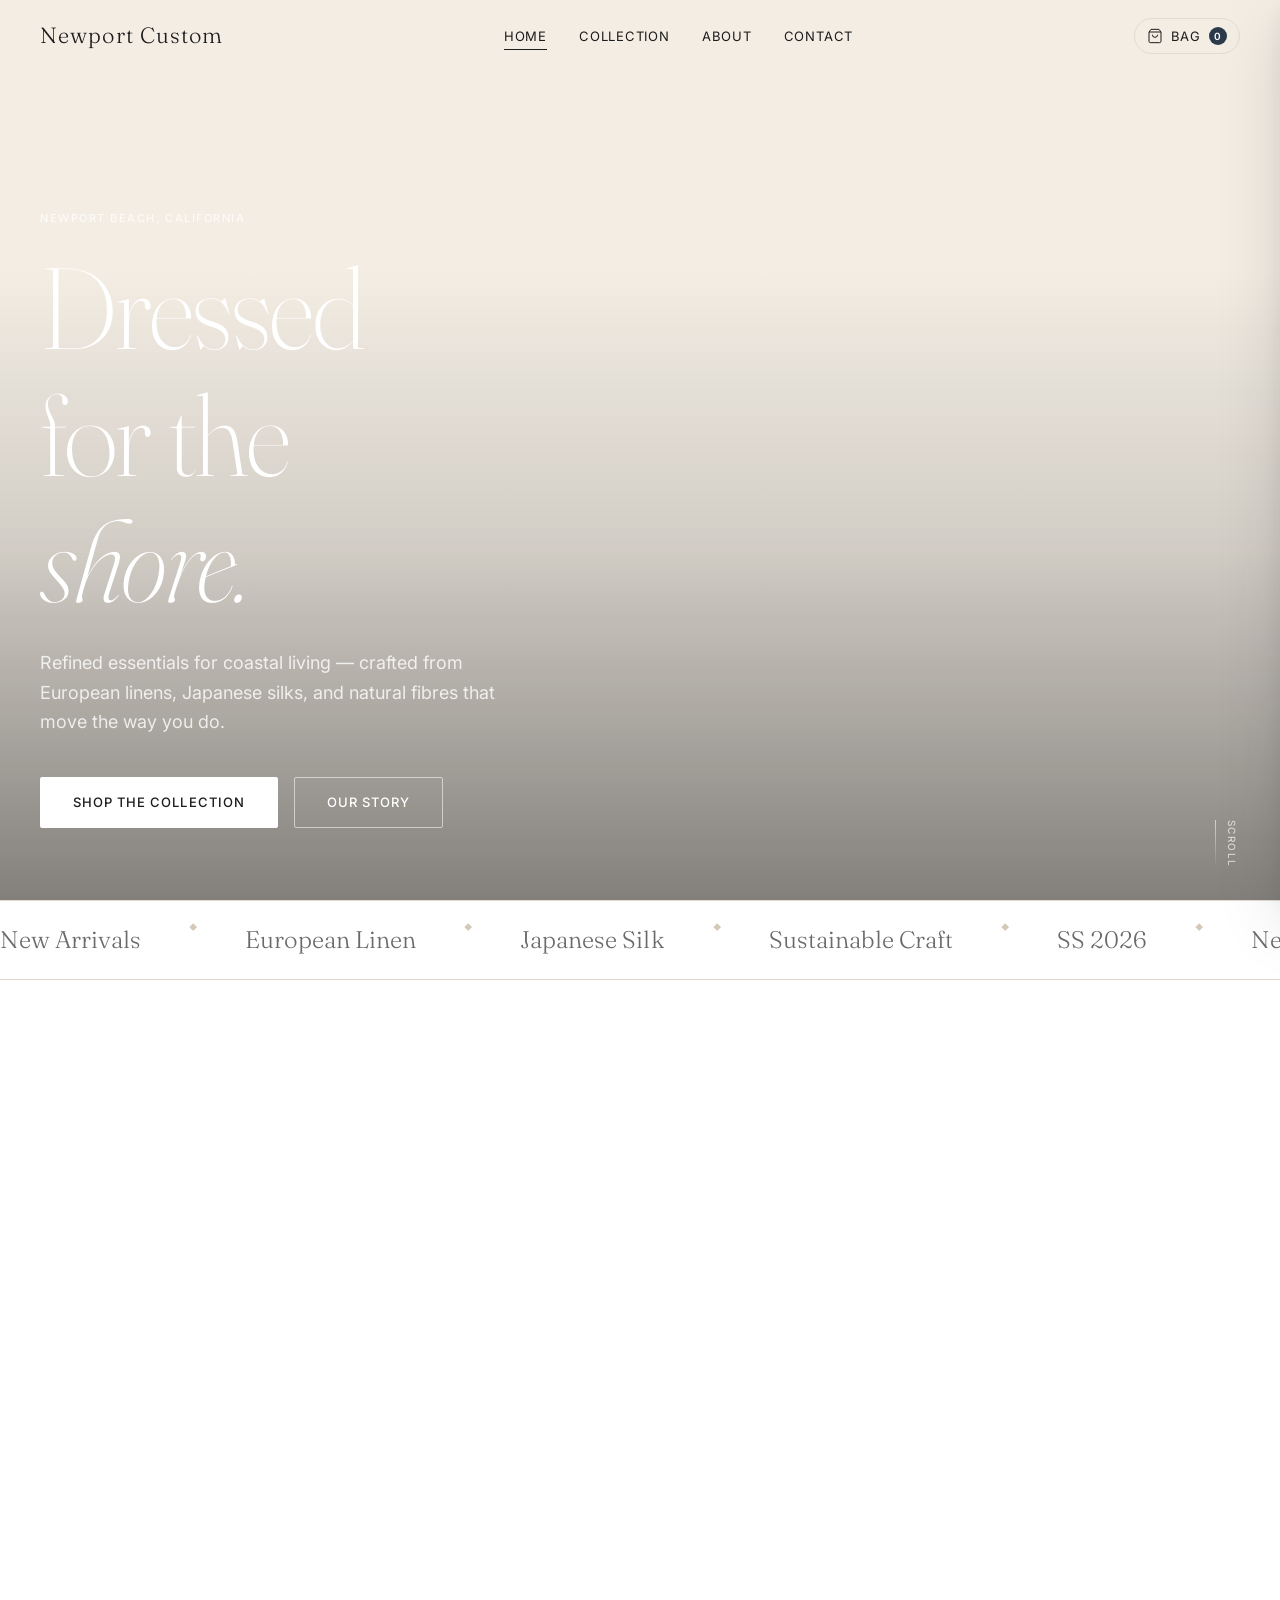
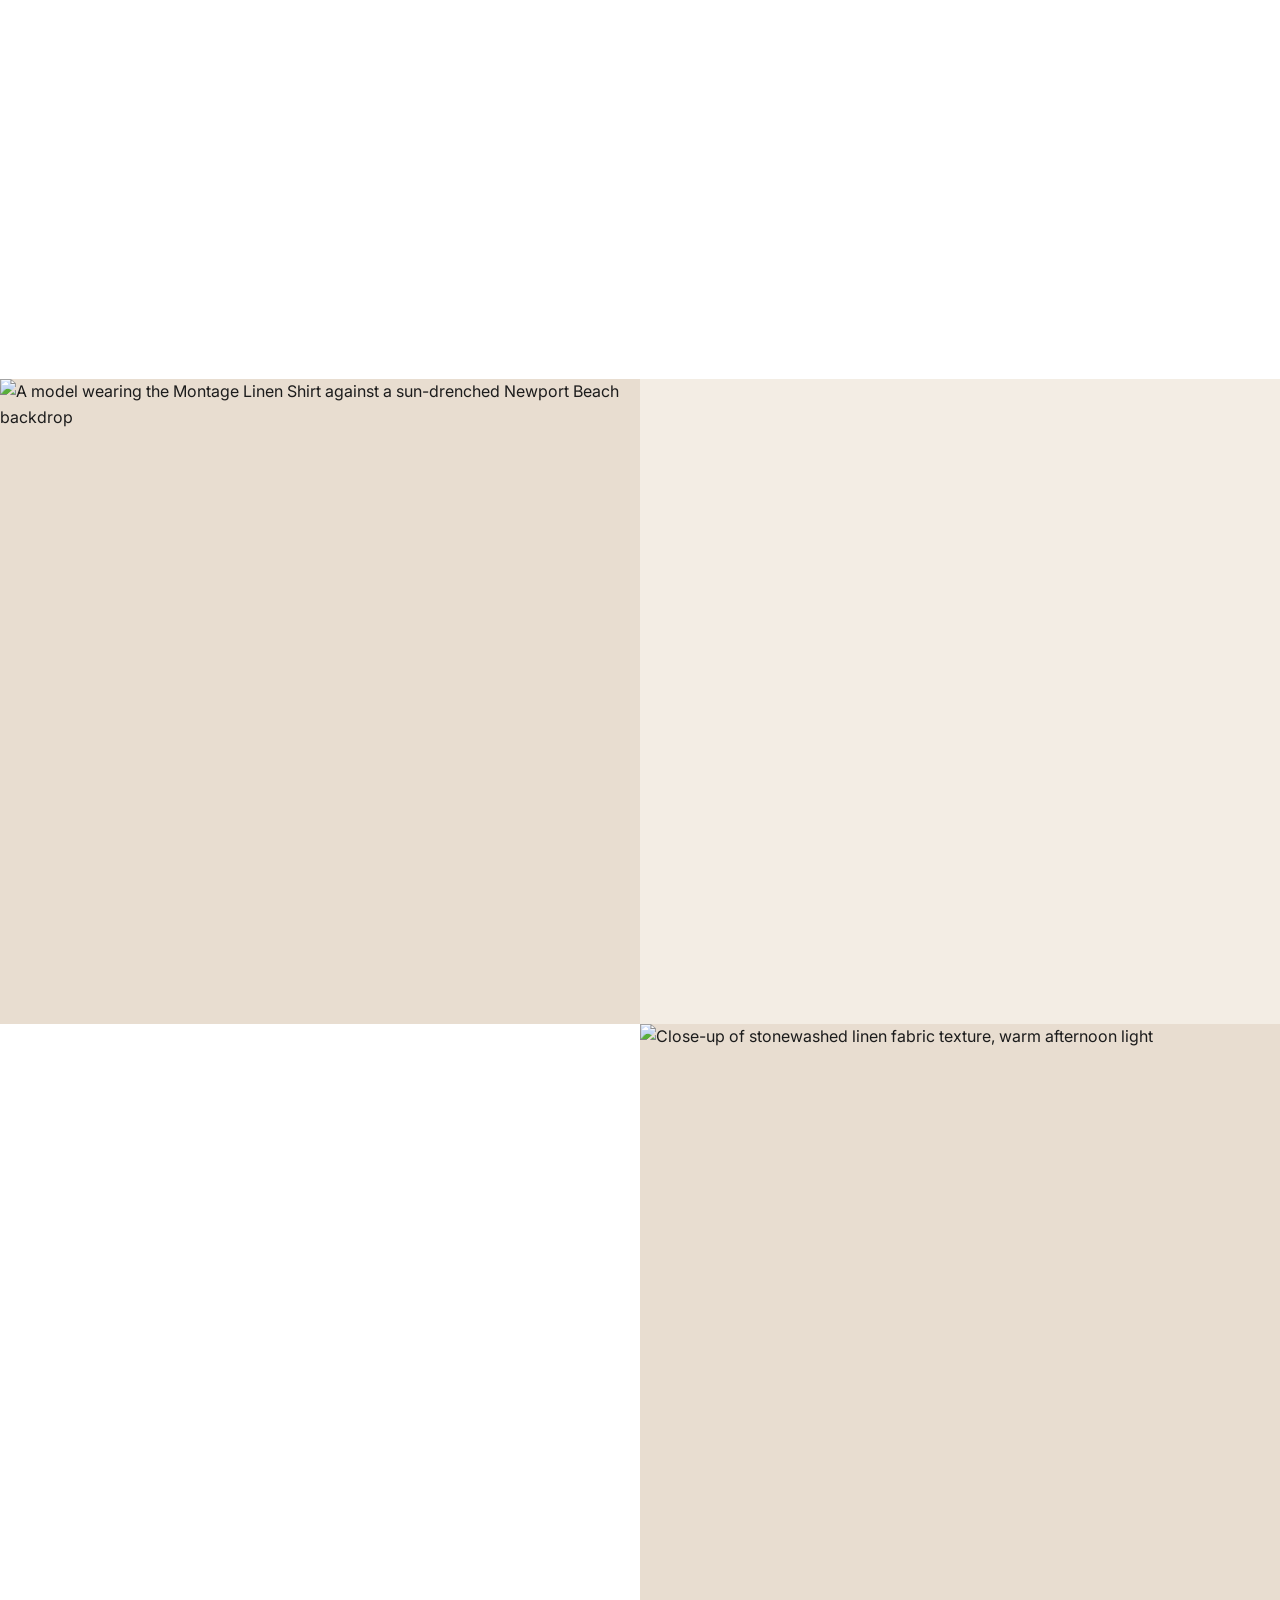
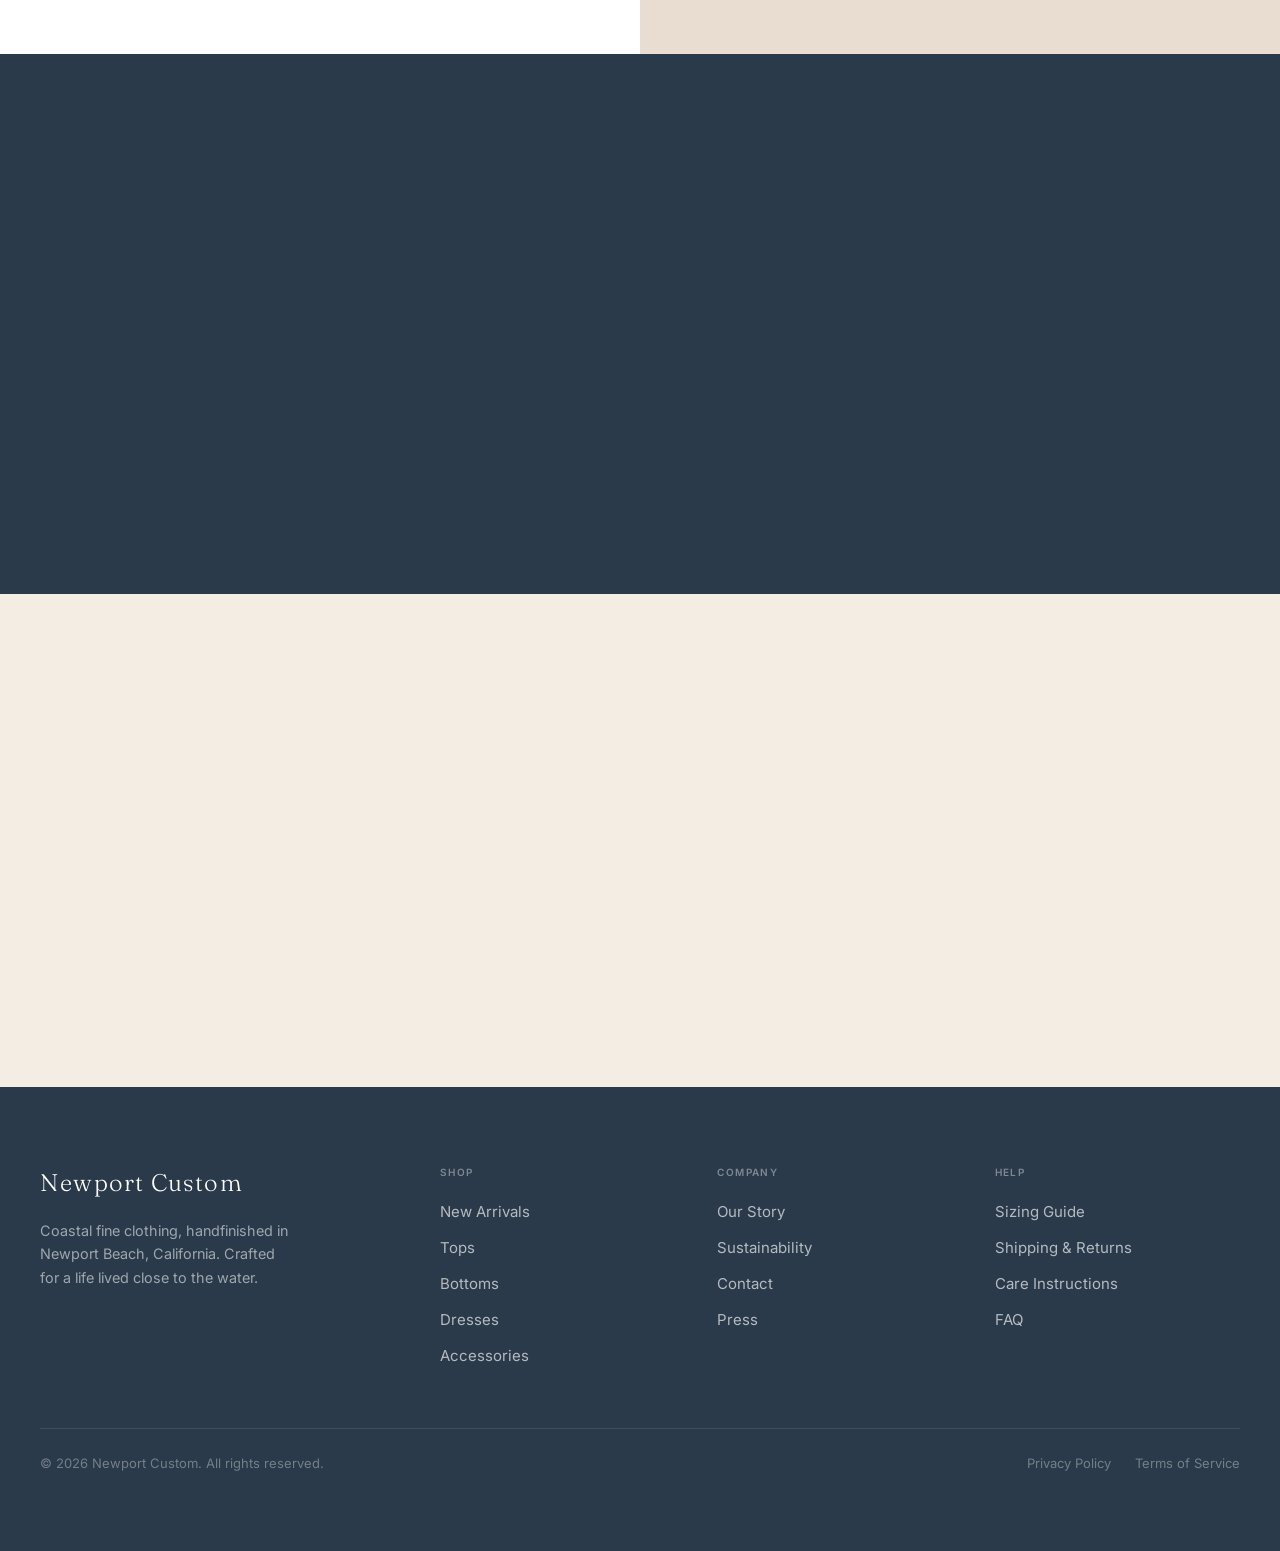
==== commit 7ca5e2f8: "Fix hero video not playing - preload="auto" so the browser fetches enough data to start playback - A" ====
--- a/index.html
+++ b/index.html
@@ -103,16 +103,22 @@
          HERO SECTION
     ═══════════════════════════════════════════════════════════ -->
     <section class="hero" aria-label="Hero — Newport Custom">
-      <!-- Parallax background image -->
+      <!-- Background video -->
       <div class="hero__bg" id="hero-bg">
-        <img
+        <video
           class="hero__bg-img"
-          src="images/hero-bg.webp"
-          alt=""
-          role="presentation"
-          fetchpriority="high"
-          id="hero-parallax-img"
-        />
+          id="hero-video"
+          autoplay
+          loop
+          muted
+          playsinline
+          preload="auto"
+          aria-hidden="true"
+        >
+          <!-- Drop your video into /images/ named hero.webm and/or hero.mp4 -->
+          <source src="images/hero.webm" type="video/webm" />
+          <source src="images/hero.mp4"  type="video/mp4" />
+        </video>
       </div>
 
       <!-- Gradient overlay -->
@@ -289,23 +295,35 @@
       "
       aria-label="Campaign feature"
     >
-      <!-- Parallax bg -->
+      <!-- Background video -->
       <div
-        id="feature-bg"
         style="
           position: absolute;
-          inset: -25%;
+          inset: 0;
           z-index: 0;
+          overflow: hidden;
         "
       >
-        <img
-          src="images/feature-bg.webp"
-          alt=""
-          role="presentation"
-          loading="lazy"
-          id="feature-parallax-img"
-          style="width:100%;height:100%;object-fit:cover;opacity:0.55;will-change:transform;"
-        />
+        <video
+          id="campaign-video"
+          autoplay
+          loop
+          muted
+          playsinline
+          preload="metadata"
+          aria-hidden="true"
+          style="
+            width: 100%;
+            height: 100%;
+            object-fit: cover;
+            opacity: 0.55;
+          "
+        >
+          <!-- Drop your video into /images/ and update the filename below.
+               Provide both .webm (smaller) and .mp4 (fallback) if you have both. -->
+          <source src="images/campaign.webm" type="video/webm" />
+          <source src="images/campaign.mp4"  type="video/mp4" />
+        </video>
       </div>
 
       <div class="container" style="position:relative;z-index:1;text-align:center;">
--- a/css/styles.css
+++ b/css/styles.css
@@ -363,9 +363,7 @@
 
 .hero__bg {
   position: absolute;
-  inset: -20%;  /* extra space for parallax travel */
-  top: -20%;
-  bottom: -20%;
+  inset: 0;
   z-index: 0;
 }
 
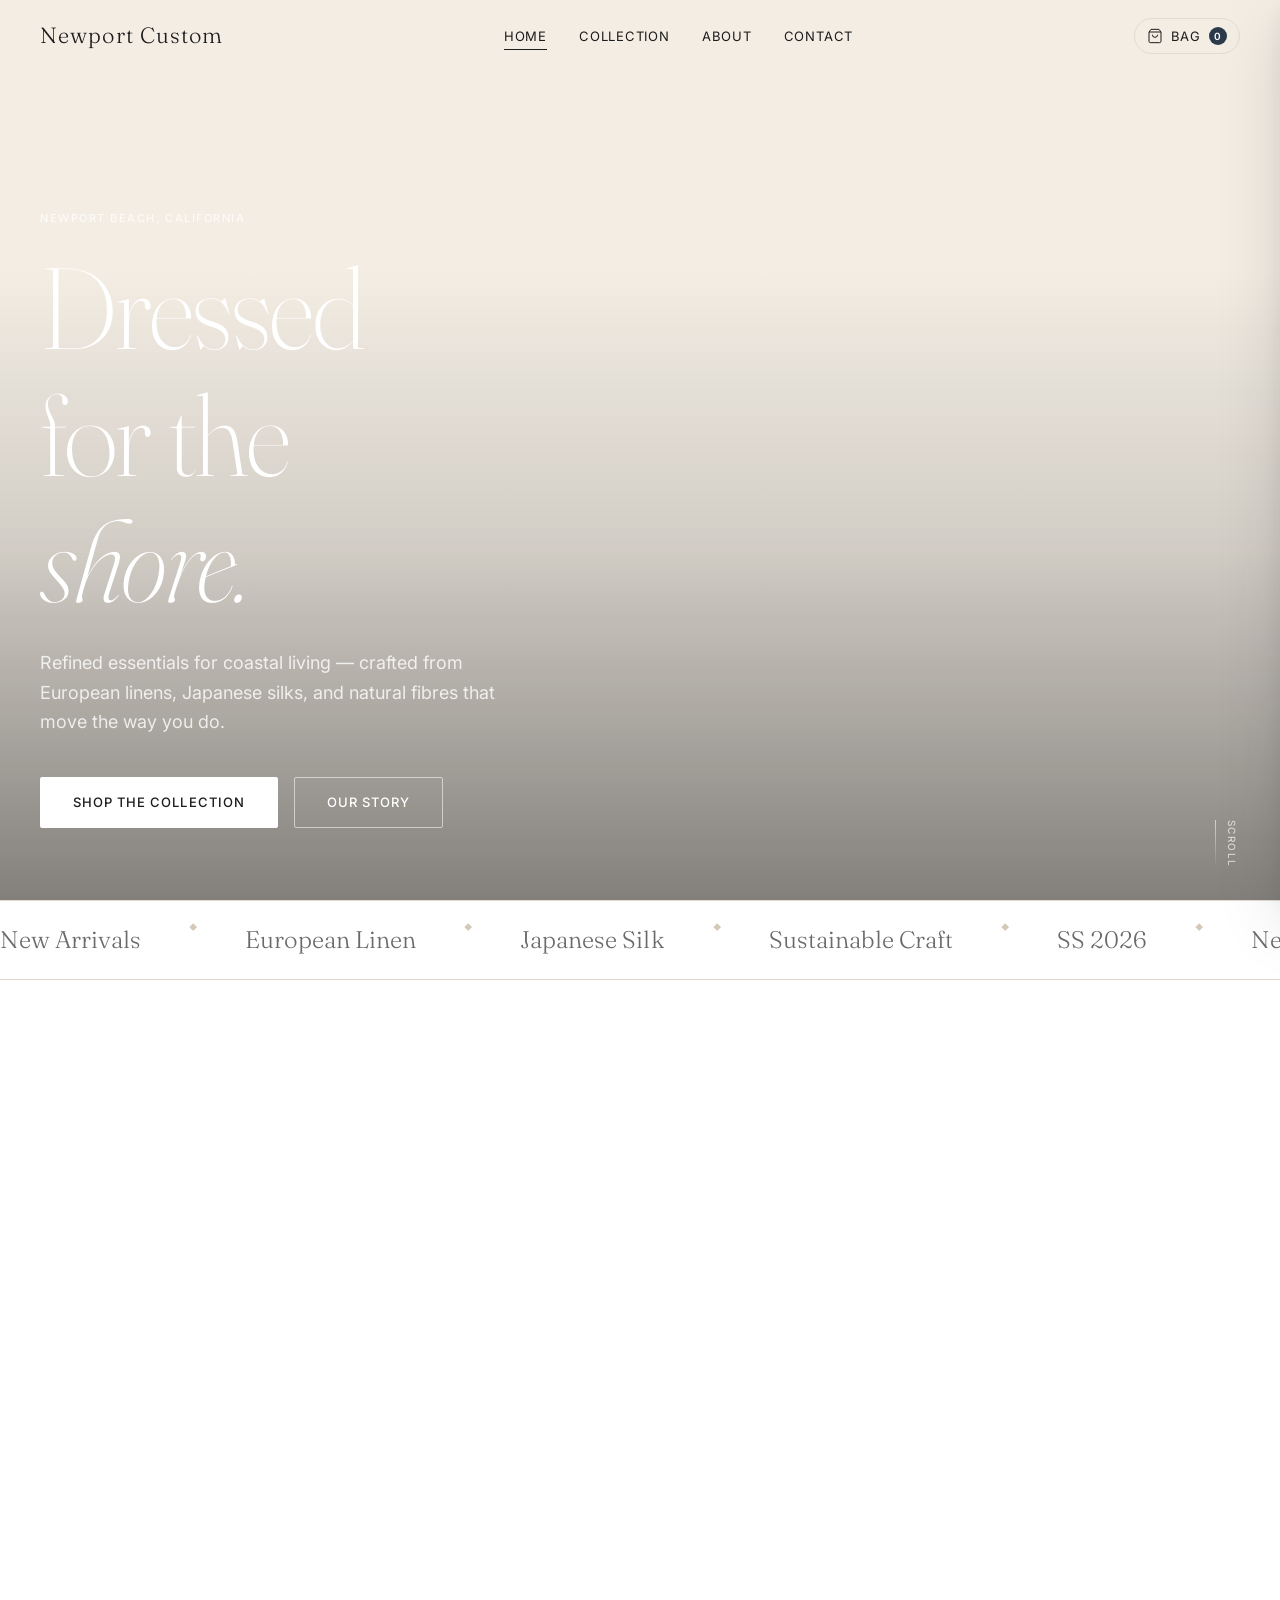
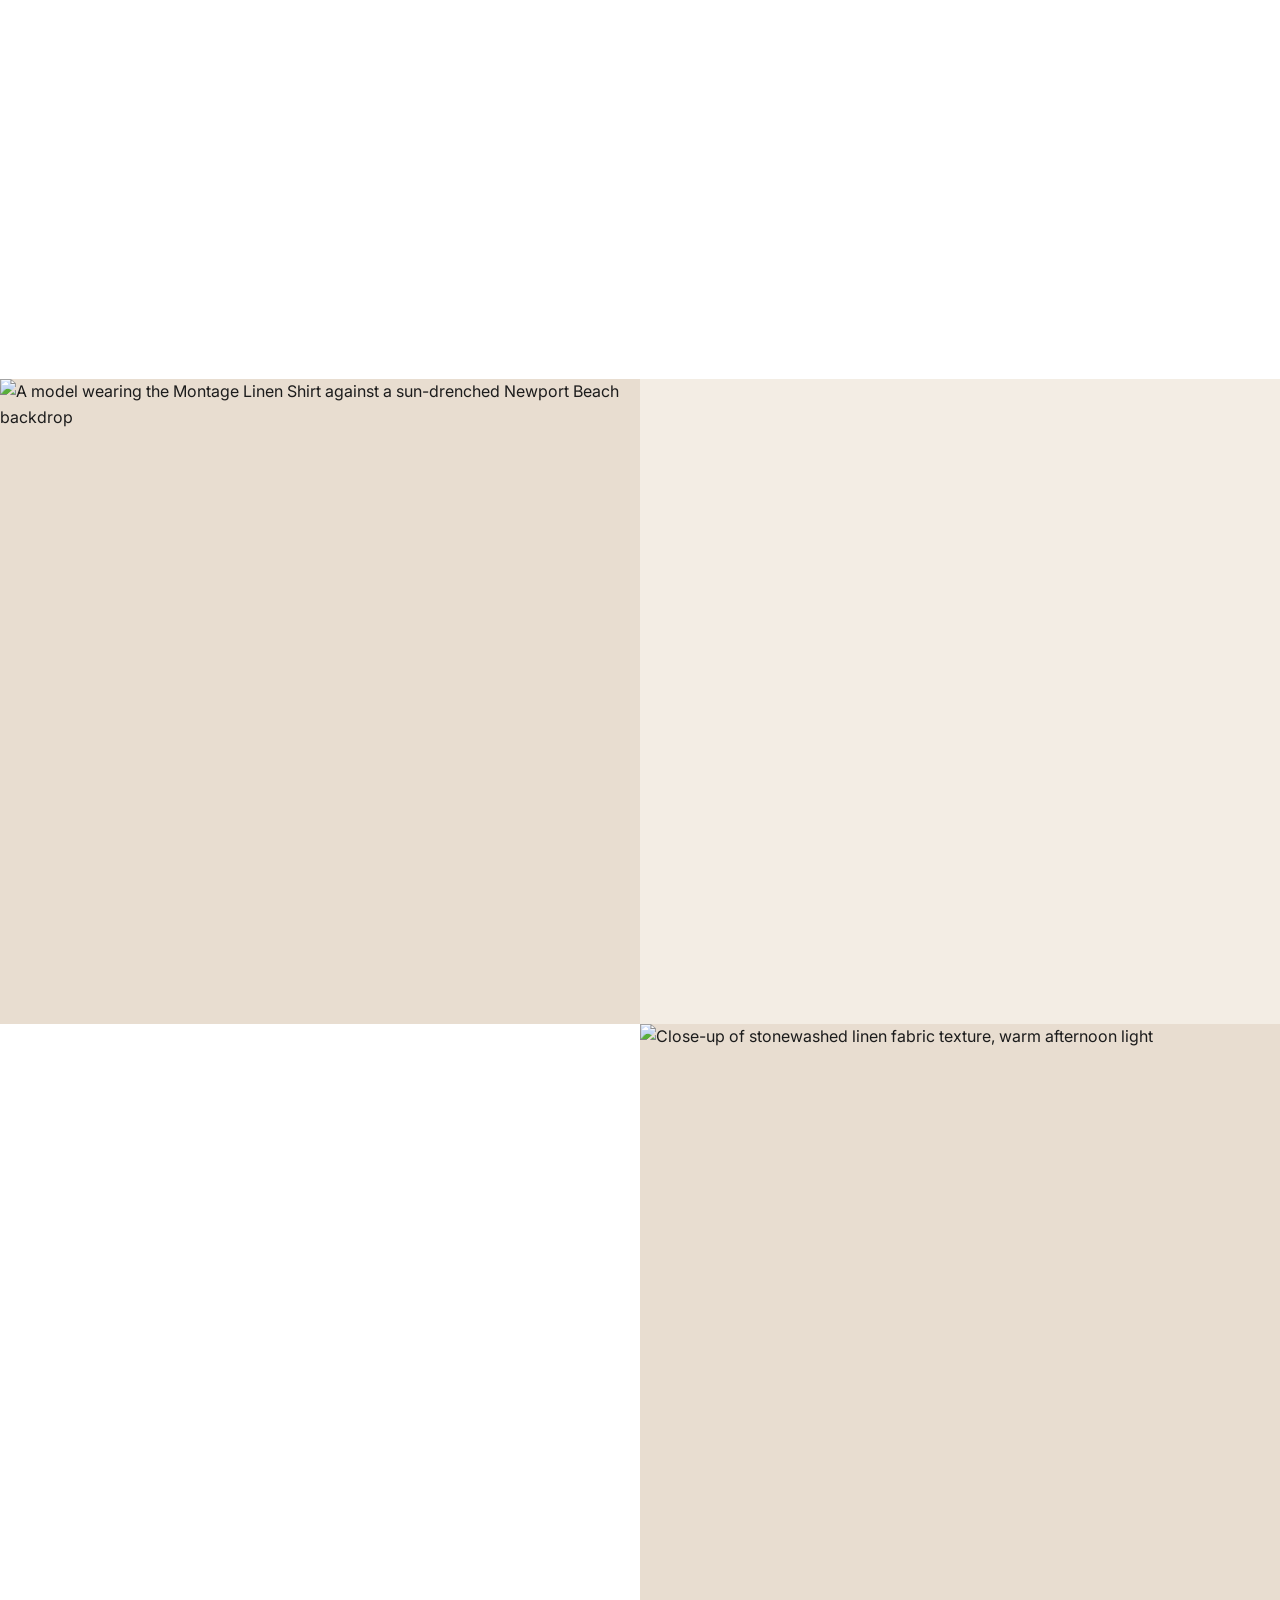
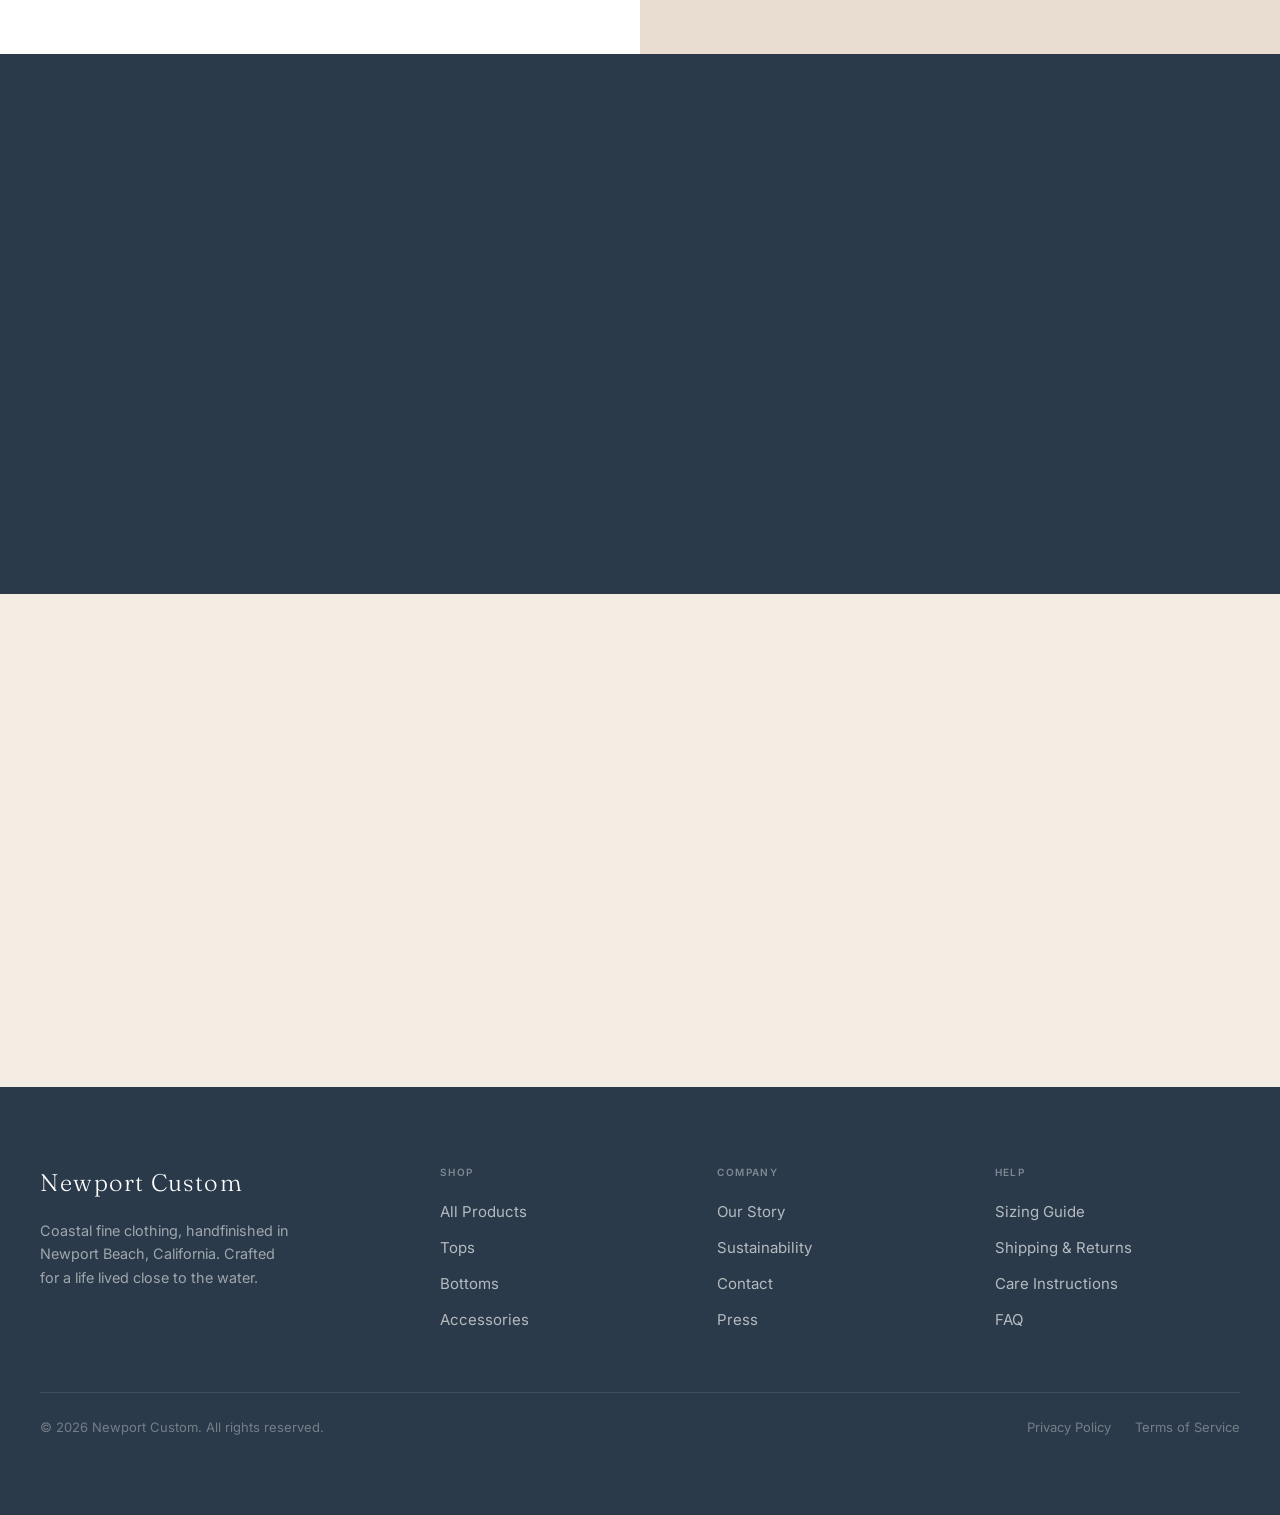
==== commit bb87b1d8: "Update product lineup: remove dress/blazer/knit, add wallet and clutch - products.json: 5 products —" ====
--- a/index.html
+++ b/index.html
@@ -392,10 +392,9 @@
         <!-- Shop -->
         <nav aria-label="Shop links">
           <p class="footer__col-title">Shop</p>
-          <a href="products.html" class="footer__link">New Arrivals</a>
+          <a href="products.html" class="footer__link">All Products</a>
           <a href="products.html?category=tops" class="footer__link">Tops</a>
           <a href="products.html?category=bottoms" class="footer__link">Bottoms</a>
-          <a href="products.html?category=dresses" class="footer__link">Dresses</a>
           <a href="products.html?category=accessories" class="footer__link">Accessories</a>
         </nav>
 
